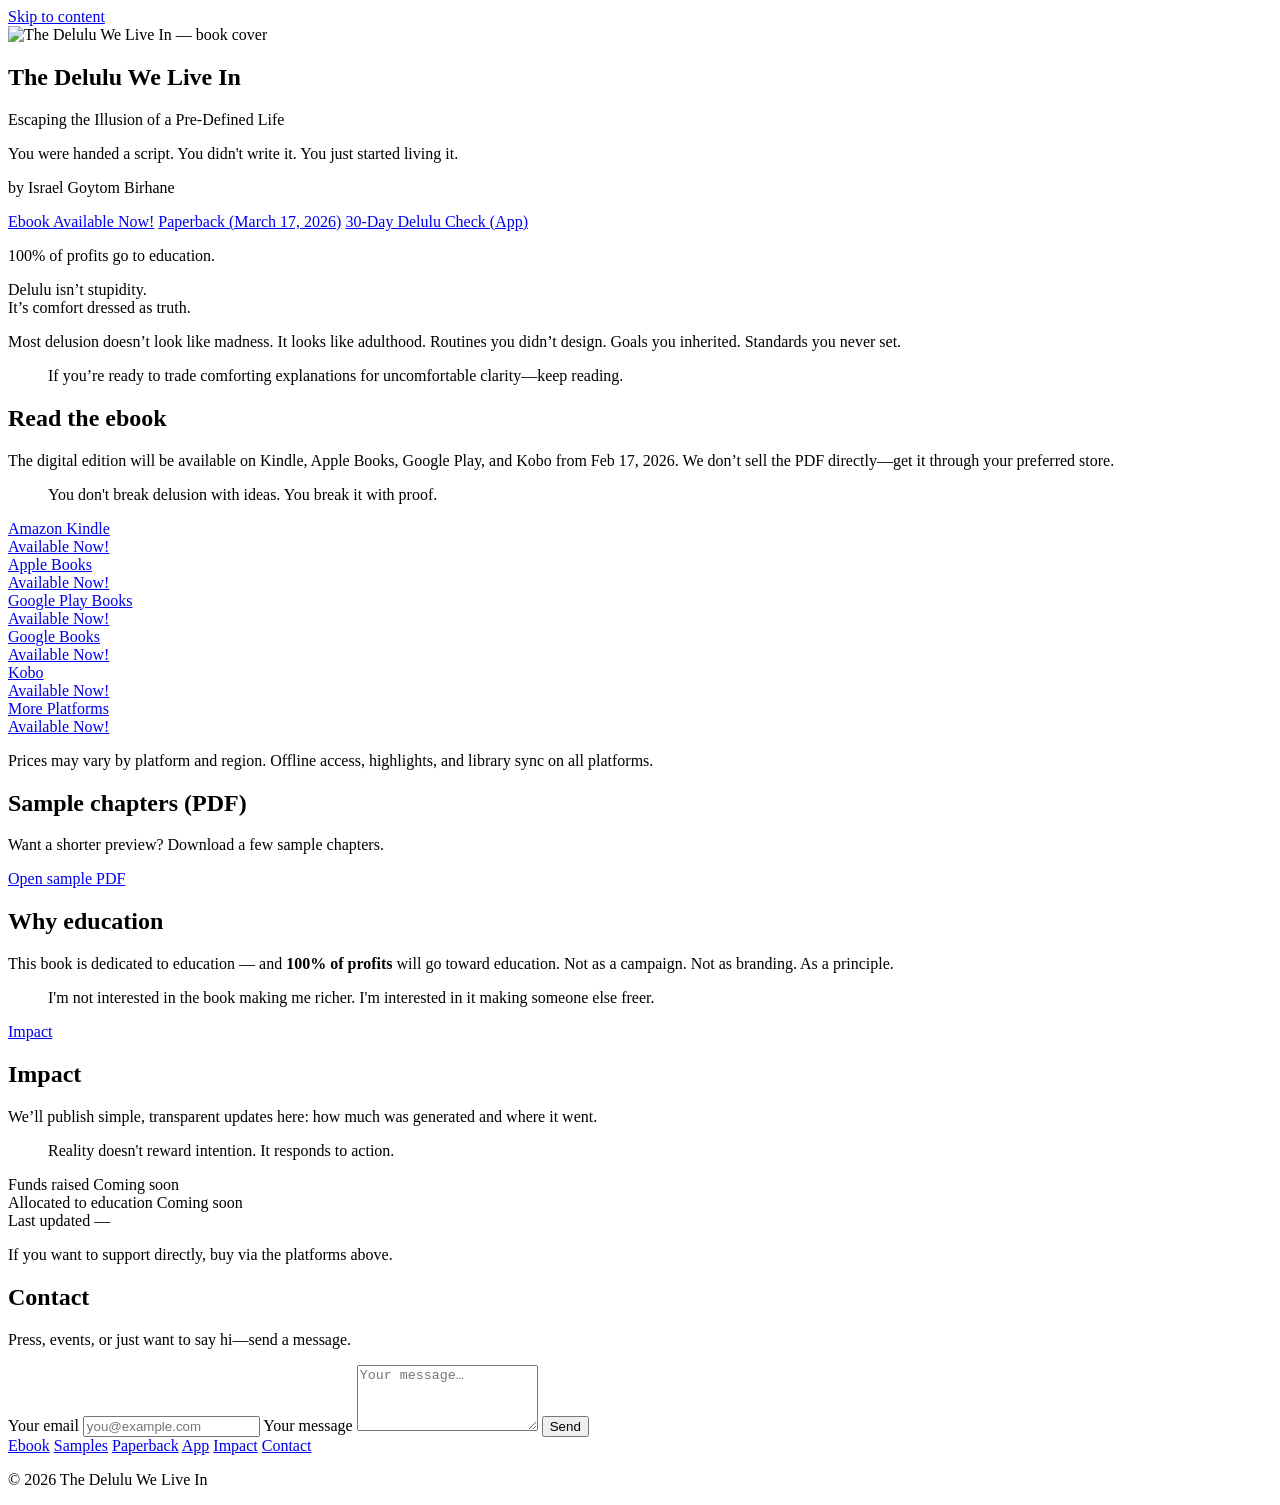
==== index.html @ f024df43 "Update availability status for ebooks in index.html to reflect current access, changing "Coming Soon" ====
<!DOCTYPE html>
<html lang="en">
<head>
  <meta charset="UTF-8" />
  <meta name="viewport" content="width=device-width, initial-scale=1.0"/>
  <title>The Delulu We Live In</title>
  <meta name="description" content="The Delulu We Live In — a book about escaping the illusion of a pre-defined life. Ebook Feb 17, 2026. Paperback March 17, 2026." />
  <link rel="canonical" href="https://delulubook.com/" />

  <meta property="og:type" content="book" />
  <meta property="og:title" content="The Delulu We Live In" />
  <meta property="og:description" content="Escaping the Illusion of a Pre-Defined Life. 100% of profits go to education." />
  <meta property="og:image" content="https://delulubook.com/images/cover.jpg" />
  <meta property="og:url" content="https://delulubook.com/" />

  <meta name="twitter:card" content="summary_large_image" />
  <meta name="twitter:title" content="The Delulu We Live In" />
  <meta name="twitter:description" content="Escaping the Illusion of a Pre-Defined Life. 100% of profits go to education." />
  <meta name="twitter:image" content="https://delulubook.com/images/cover.jpg" />

  <script type="application/ld+json">
  {
    "@context": "https://schema.org",
    "@type": "Book",
    "name": "The Delulu We Live In",
    "author": {
      "@type": "Person",
      "name": "Israel Goytom Birhane"
    },
    "description": "A book about escaping the illusion of a pre-defined life.",
    "bookFormat": "https://schema.org/EBook",
    "datePublished": "2026-02-17",
    "image": "https://delulubook.com/images/cover.jpg",
    "inLanguage": "en"
  }
  </script>

  <link rel="stylesheet" href="style.css">
</head>
<body>

  <a class="skip-link" href="#read">Skip to content</a>

  <main class="container">

    <section class="hero">
      <img src="images/cover.jpg" alt="The Delulu We Live In — book cover" class="hero-cover" width="260" height="390" loading="eager" decoding="async" />
      <h1>The Delulu We Live In</h1>
      <p class="subtitle">Escaping the Illusion of a Pre-Defined Life</p>
      <p class="hero-teaser">You were handed a script. You didn't write it. You just started living it.</p>
      <p class="author">by Israel Goytom Birhane</p>

      <div class="hero-cta">
        <a class="btn btn-primary" href="#read">Ebook Available Now!</a>
        <a class="btn btn-secondary" href="https://www.amazon.ca/dp/B0GMYYN54Y" target="_blank" rel="noopener noreferrer">Paperback (March 17, 2026)</a>
        <a class="btn btn-secondary" href="app.html" target="_blank" rel="noopener noreferrer">30-Day Delulu Check (App)</a>
      </div>

      <p class="micro">
        100% of profits go to education.
      </p>
    </section>

    <section class="intro">
      <p>
        Delulu isn’t stupidity.<br/>
        It’s comfort dressed as truth.
      </p>
      <p class="intro-more">
        Most delusion doesn’t look like madness. It looks like adulthood. Routines you didn’t design. Goals you inherited. Standards you never set.
      </p>
      <blockquote class="pull-quote">
        If you’re ready to trade comforting explanations for uncomfortable clarity—keep reading.
      </blockquote>
    </section>

    <section id="read" class="panel">
      <h2>Read the ebook</h2>
      <p class="muted">
        The digital edition will be available on Kindle, Apple Books, Google Play, and Kobo from Feb 17, 2026. We don’t sell the PDF directly—get it through your preferred store.
      </p>
      <blockquote class="pull-quote panel-quote">
        You don't break delusion with ideas. You break it with proof.
      </blockquote>
      <div class="grid">
        <a class="card" href="https://www.amazon.ca/dp/B0GMYYN54Y" aria-label="Get on Kindle" aria-disabled="true">
          <div class="card-title">Amazon Kindle</div>
          <div class="card-meta">Available Now!</div>
        </a>
        <a class="card" href="https://books.apple.com/us/book/the-delulu-we-live-in/id6759132239" aria-label="Get on Apple Books" aria-disabled="true">
          <div class="card-title">Apple Books</div>
          <div class="card-meta">Available Now!</div>
        </a>
        <a class="card" href="https://play.google.com/store/books/details?id=i1fBEQAAQBAJ" aria-label="Get on Google Play Books" aria-disabled="true">
          <div class="card-title">Google Play Books</div>
          <div class="card-meta">Available Now!</div>
        </a>
        <a class="card" href="https://books.google.ca/books/about?id=i1fBEQAAQBAJ" aria-label="Get on Google Books" aria-disabled="true">
          <div class="card-title">Google Books</div>
          <div class="card-meta">Available Now!</div>
        </a>
        <a class="card" href="https://www.kobo.com/ca/en/ebook/the-delulu-we-live-in" aria-label="Get on Kobo" aria-disabled="true">
          <div class="card-title">Kobo</div>
          <div class="card-meta">Available Now!</div>
        </a>
        <a class="card" href="https://books2read.com/u/4AZAV0" aria-label="Get on More Platforms" aria-disabled="true">
          <div class="card-title">More Platforms</div>
          <div class="card-meta">Available Now!</div>
        </a>
      </div>

      <p class="tiny muted">
        Prices may vary by platform and region. Offline access, highlights, and library sync on all platforms.
      </p>
    </section>

    <section id="samples" class="panel">
      <h2>Sample chapters (PDF)</h2>
      <p class="muted">
        Want a shorter preview? Download a few sample chapters.
      </p>

      <div class="actions">
        <a class="btn btn-secondary" href="samples/delulu-sample.pdf" target="_blank" rel="noopener">Open sample PDF</a>
      </div>
    </section>

   

    <section id="education" class="panel">
      <h2>Why education</h2>
      <p class="muted">
        This book is dedicated to education — and <strong>100% of profits</strong> will go toward education.
        Not as a campaign. Not as branding. As a principle.
      </p>
      <blockquote class="pull-quote panel-quote">
        I'm not interested in the book making me richer. I'm interested in it making someone else freer.
      </blockquote>
      <div class="actions">
        <a class="btn btn-secondary" href="#impact">Impact</a>
      </div>
    </section>

    <section id="impact" class="panel">
      <h2>Impact</h2>
      <p class="muted">
        We’ll publish simple, transparent updates here: how much was generated and where it went.
      </p>
      <blockquote class="pull-quote panel-quote">
        Reality doesn't reward intention. It responds to action.
      </blockquote>
      <div class="impact-box">
        <div class="impact-row">
          <span class="impact-label">Funds raised</span>
          <span class="impact-value">Coming soon</span>
        </div>
        <div class="impact-row">
          <span class="impact-label">Allocated to education</span>
          <span class="impact-value">Coming soon</span>
        </div>
        <div class="impact-row">
          <span class="impact-label">Last updated</span>
          <span class="impact-value">—</span>
        </div>
      </div>

      <p class="tiny muted">
        If you want to support directly, buy via the platforms above.
      </p>
    </section>

    <section id="contact" class="panel">
      <h2>Contact</h2>
      <p class="muted">
        Press, events, or just want to say hi—send a message.
      </p>
      <form class="site-form contact-form" action="https://formspree.io/f/mojnjoob" method="POST">
        <input type="hidden" name="source" value="delulubook.com-contact" />
        <input type="hidden" name="_subject" value="Contact — The Delulu We Live In" />
        <input type="hidden" name="_redirect" value="https://delulubook.com/thanks.html" />
        <input type="text" name="_gotcha" style="display:none" tabindex="-1" autocomplete="off" aria-hidden="true" />
        <label for="contact-email">Your email</label>
        <input id="contact-email" name="email" type="email" placeholder="you@example.com" required />
        <label for="contact-message">Your message</label>
        <textarea id="contact-message" name="message" rows="4" placeholder="Your message…" required></textarea>
        <button class="btn btn-primary" type="submit">Send</button>
      </form>
    </section>

    <footer class="footer">
      <div class="footer-links">
        <a href="#read">Ebook</a>
        <a href="#samples">Samples</a>
        <a href="#paperback">Paperback</a>
        <a href="app.html" target="_blank" rel="noopener noreferrer">App</a>
        <a href="#impact">Impact</a>
        <a href="#contact">Contact</a>
      </div>
      <p class="tiny muted">© <span id="year"></span> The Delulu We Live In</p>
    </footer>

  </main>

  <script>
    (function () {
      var start = 2026;
      var current = new Date().getFullYear();
      document.getElementById("year").textContent = current <= start ? start : start + "–" + current;
    })();
  </script>
</body>
</html>
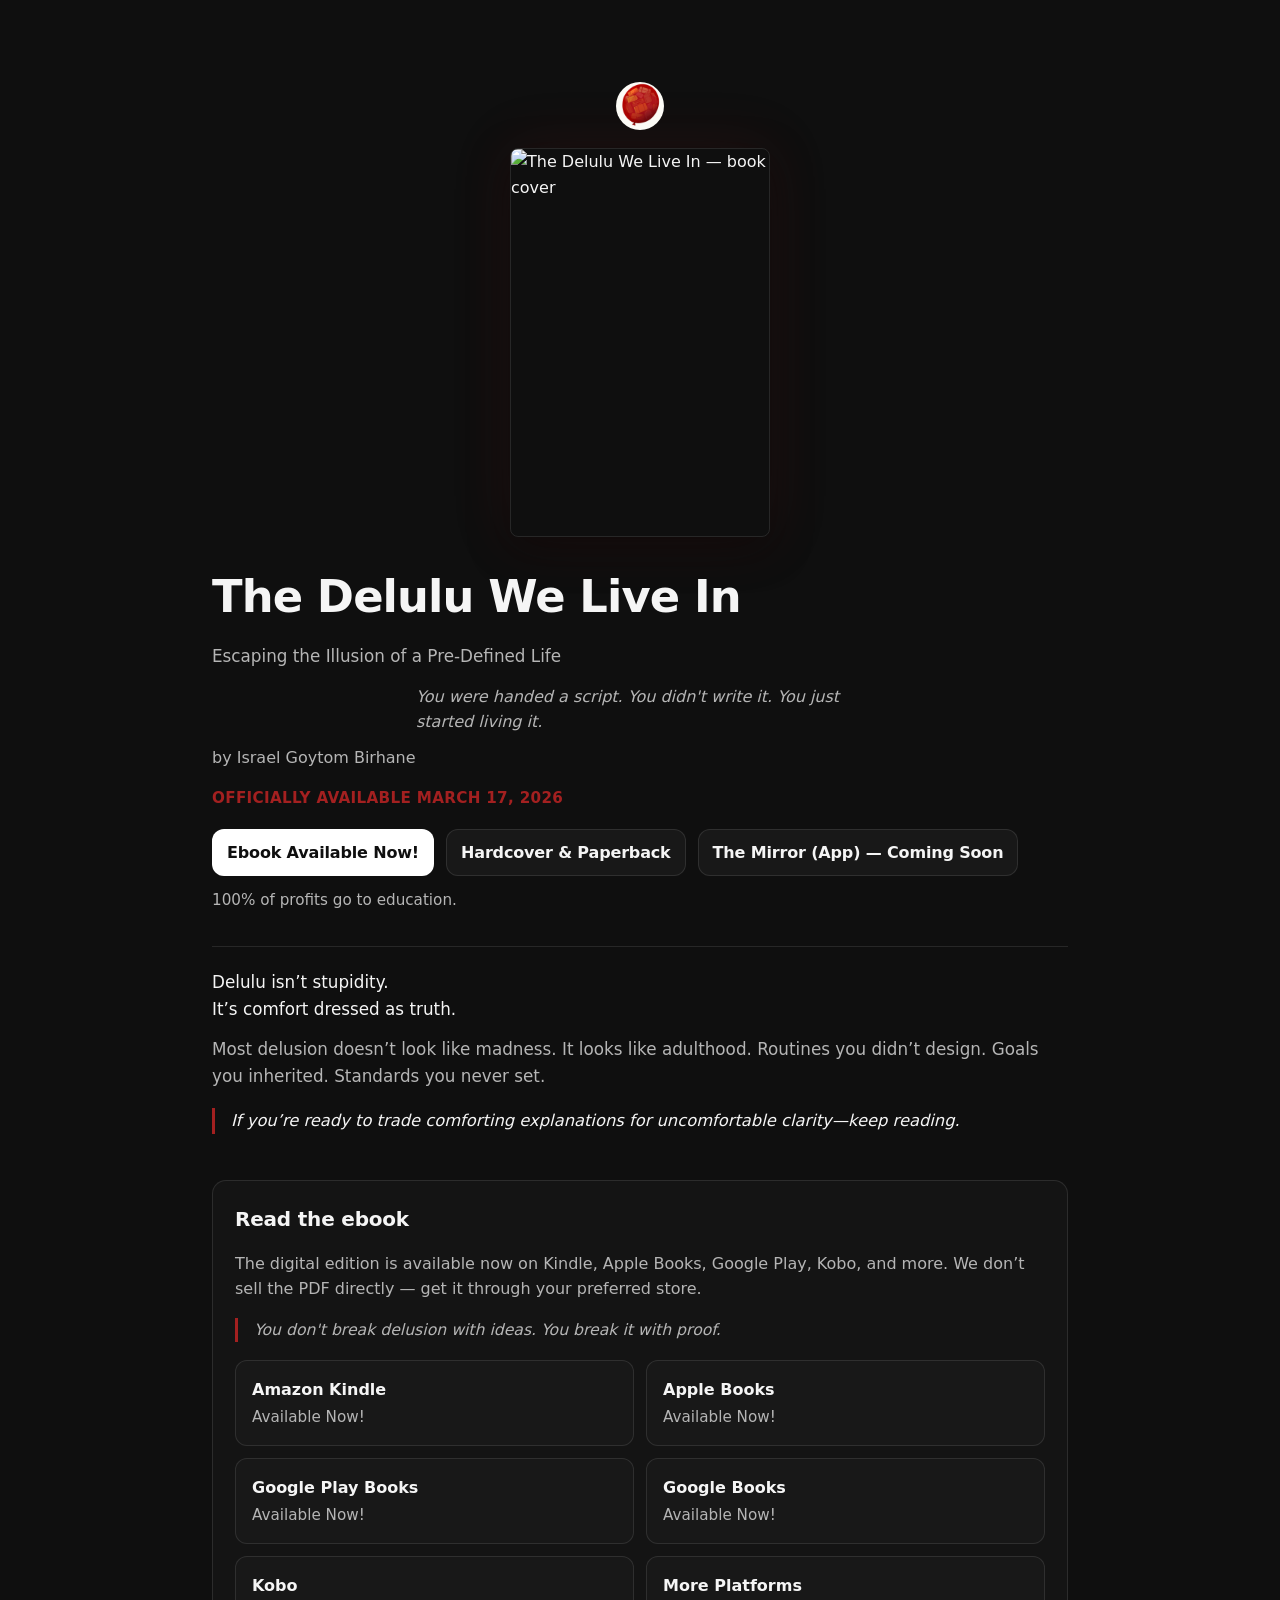
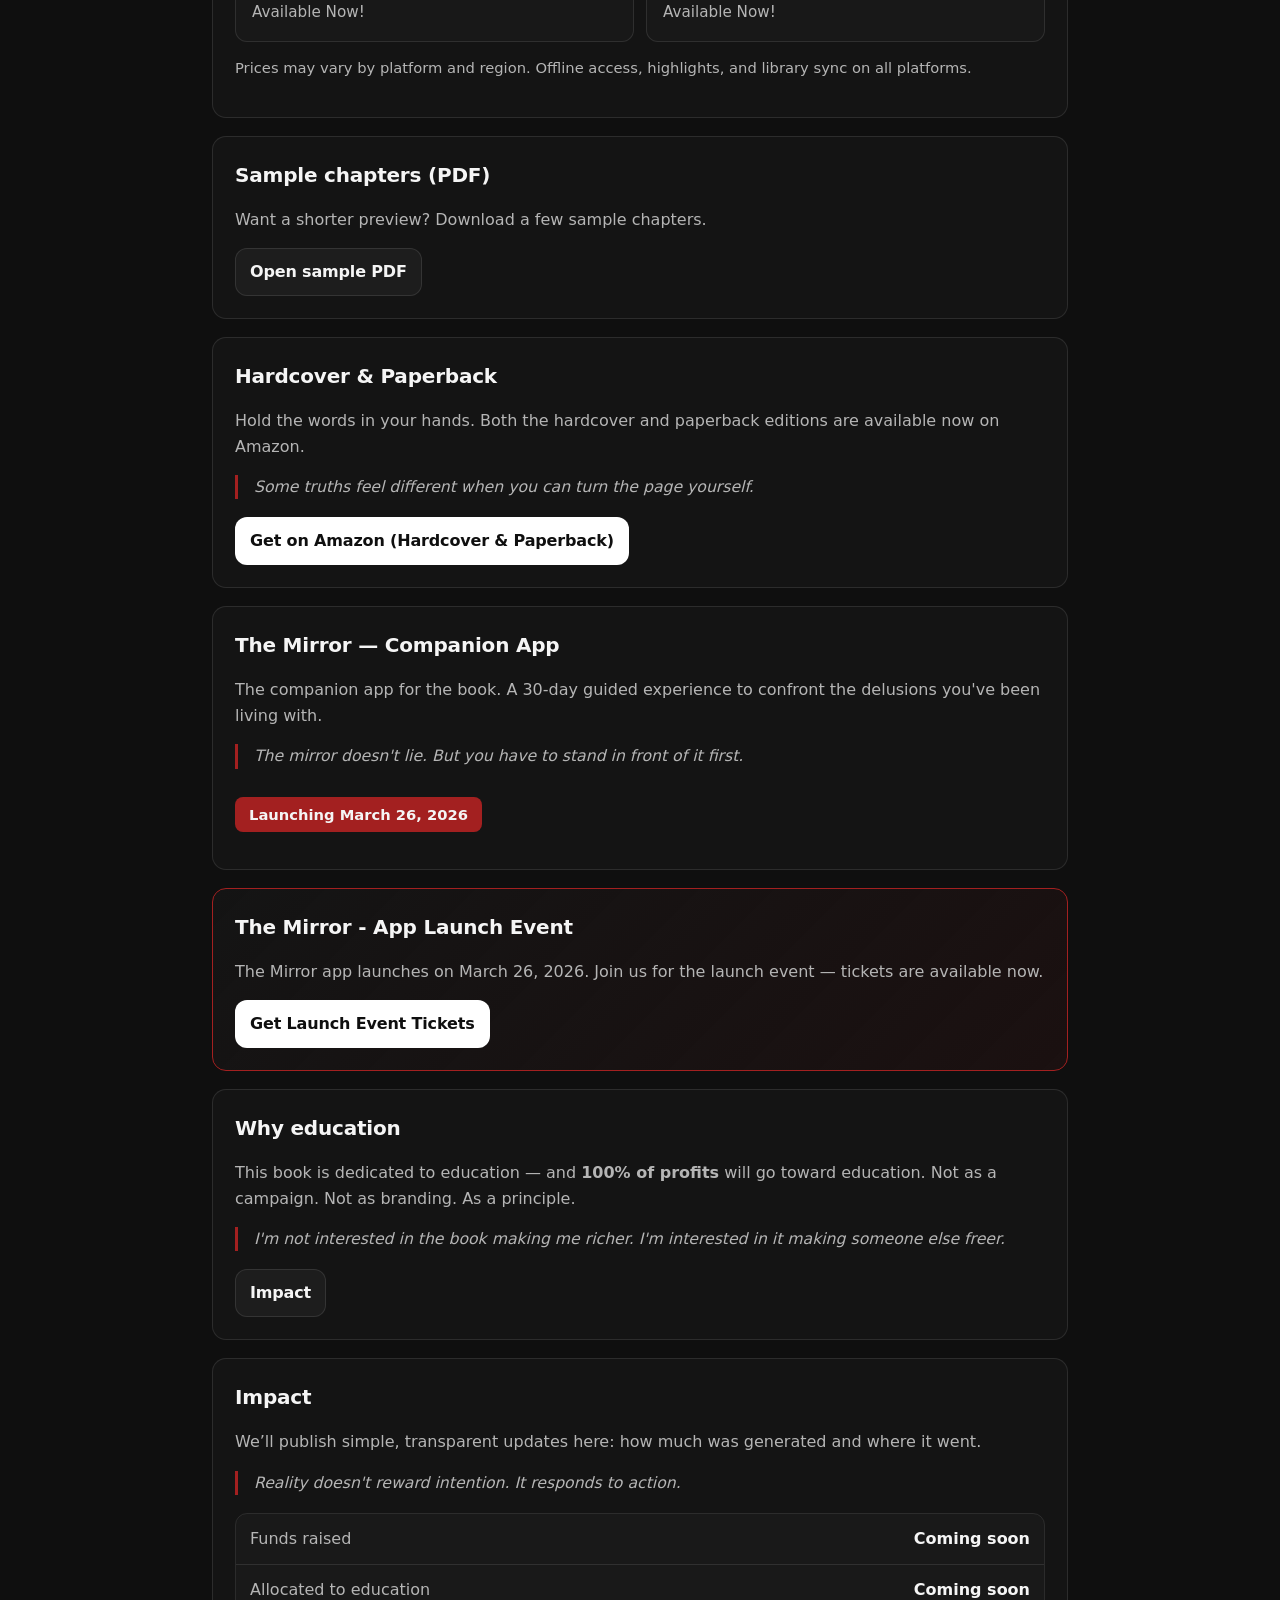
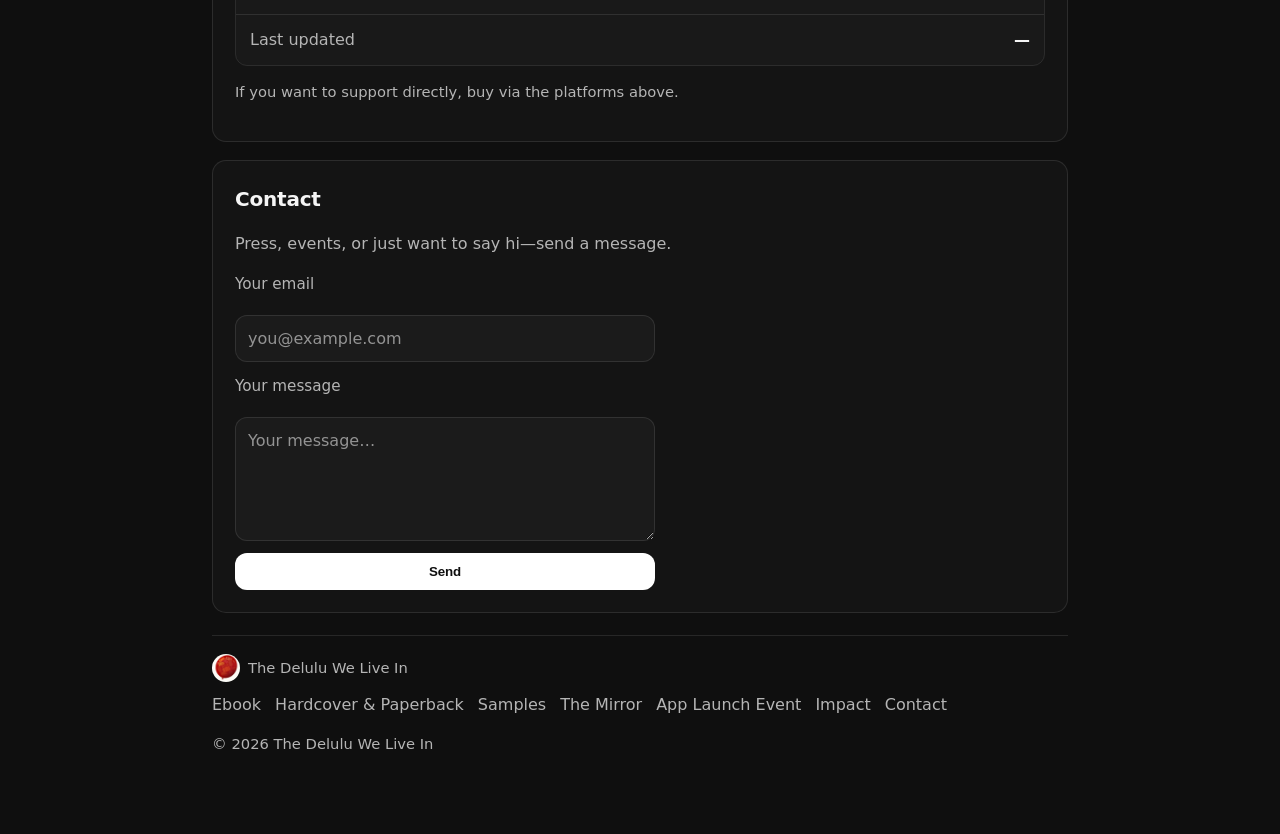
==== commit 4b055ab0: "Revise app and book details across multiple files, updating the app title to "The Mirror" and its de" ====
--- a/index.html
+++ b/index.html
@@ -4,7 +4,7 @@
   <meta charset="UTF-8" />
   <meta name="viewport" content="width=device-width, initial-scale=1.0"/>
   <title>The Delulu We Live In</title>
-  <meta name="description" content="The Delulu We Live In — a book about escaping the illusion of a pre-defined life. Ebook Feb 17, 2026. Paperback March 17, 2026." />
+  <meta name="description" content="The Delulu We Live In — a book about escaping the illusion of a pre-defined life. Ebook, Paperback & Hardcover available now. Official launch March 17, 2026." />
   <link rel="canonical" href="https://delulubook.com/" />
 
   <meta property="og:type" content="book" />
@@ -28,13 +28,14 @@
       "name": "Israel Goytom Birhane"
     },
     "description": "A book about escaping the illusion of a pre-defined life.",
-    "bookFormat": "https://schema.org/EBook",
+    "bookFormat": ["https://schema.org/EBook", "https://schema.org/Paperback", "https://schema.org/Hardcover"],
     "datePublished": "2026-02-17",
     "image": "https://delulubook.com/images/cover.jpg",
     "inLanguage": "en"
   }
   </script>
 
+  <link rel="icon" type="image/png" href="images/favicon.png" />
   <link rel="stylesheet" href="style.css">
 </head>
 <body>
@@ -44,16 +45,19 @@
   <main class="container">
 
     <section class="hero">
+      <img src="images/logo.png" alt="The Delulu We Live In" class="hero-logo" width="48" height="48" loading="eager" />
       <img src="images/cover.jpg" alt="The Delulu We Live In — book cover" class="hero-cover" width="260" height="390" loading="eager" decoding="async" />
       <h1>The Delulu We Live In</h1>
       <p class="subtitle">Escaping the Illusion of a Pre-Defined Life</p>
       <p class="hero-teaser">You were handed a script. You didn't write it. You just started living it.</p>
       <p class="author">by Israel Goytom Birhane</p>
 
+      <p class="launch-date">Officially available March 17, 2026</p>
+
       <div class="hero-cta">
         <a class="btn btn-primary" href="#read">Ebook Available Now!</a>
-        <a class="btn btn-secondary" href="https://www.amazon.ca/dp/B0GMYYN54Y" target="_blank" rel="noopener noreferrer">Paperback (March 17, 2026)</a>
-        <a class="btn btn-secondary" href="app.html" target="_blank" rel="noopener noreferrer">30-Day Delulu Check (App)</a>
+        <a class="btn btn-secondary" href="https://www.amazon.com/dp/B0GS5JBT7K" target="_blank" rel="noopener noreferrer">Hardcover & Paperback</a>
+        <a class="btn btn-secondary" href="#the-mirror">The Mirror (App) — Coming Soon</a>
       </div>
 
       <p class="micro">
@@ -77,33 +81,33 @@
     <section id="read" class="panel">
       <h2>Read the ebook</h2>
       <p class="muted">
-        The digital edition will be available on Kindle, Apple Books, Google Play, and Kobo from Feb 17, 2026. We don’t sell the PDF directly—get it through your preferred store.
+        The digital edition is available now on Kindle, Apple Books, Google Play, Kobo, and more. We don’t sell the PDF directly — get it through your preferred store.
       </p>
       <blockquote class="pull-quote panel-quote">
         You don't break delusion with ideas. You break it with proof.
       </blockquote>
       <div class="grid">
-        <a class="card" href="https://www.amazon.ca/dp/B0GMYYN54Y" aria-label="Get on Kindle" aria-disabled="true">
+        <a class="card" href="https://www.amazon.ca/dp/B0GMYYN54Y" aria-label="Get on Kindle">
           <div class="card-title">Amazon Kindle</div>
           <div class="card-meta">Available Now!</div>
         </a>
-        <a class="card" href="https://books.apple.com/us/book/the-delulu-we-live-in/id6759132239" aria-label="Get on Apple Books" aria-disabled="true">
+        <a class="card" href="https://books.apple.com/us/book/the-delulu-we-live-in/id6759132239" aria-label="Get on Apple Books">
           <div class="card-title">Apple Books</div>
           <div class="card-meta">Available Now!</div>
         </a>
-        <a class="card" href="https://play.google.com/store/books/details?id=i1fBEQAAQBAJ" aria-label="Get on Google Play Books" aria-disabled="true">
+        <a class="card" href="https://play.google.com/store/books/details?id=i1fBEQAAQBAJ" aria-label="Get on Google Play Books">
           <div class="card-title">Google Play Books</div>
           <div class="card-meta">Available Now!</div>
         </a>
-        <a class="card" href="https://books.google.ca/books/about?id=i1fBEQAAQBAJ" aria-label="Get on Google Books" aria-disabled="true">
+        <a class="card" href="https://books.google.ca/books/about?id=i1fBEQAAQBAJ" aria-label="Get on Google Books">
           <div class="card-title">Google Books</div>
           <div class="card-meta">Available Now!</div>
         </a>
-        <a class="card" href="https://www.kobo.com/ca/en/ebook/the-delulu-we-live-in" aria-label="Get on Kobo" aria-disabled="true">
+        <a class="card" href="https://www.kobo.com/ca/en/ebook/the-delulu-we-live-in" aria-label="Get on Kobo">
           <div class="card-title">Kobo</div>
           <div class="card-meta">Available Now!</div>
         </a>
-        <a class="card" href="https://books2read.com/u/4AZAV0" aria-label="Get on More Platforms" aria-disabled="true">
+        <a class="card" href="https://books2read.com/u/4AZAV0" aria-label="Get on More Platforms">
           <div class="card-title">More Platforms</div>
           <div class="card-meta">Available Now!</div>
         </a>
@@ -125,7 +129,39 @@
       </div>
     </section>
 
-   
+    <section id="hardcopy" class="panel">
+      <h2>Hardcover & Paperback</h2>
+      <p class="muted">
+        Hold the words in your hands. Both the hardcover and paperback editions are available now on Amazon.
+      </p>
+      <blockquote class="pull-quote panel-quote">
+        Some truths feel different when you can turn the page yourself.
+      </blockquote>
+      <div class="actions">
+        <a class="btn btn-primary" href="https://www.amazon.com/dp/B0GS5JBT7K" target="_blank" rel="noopener noreferrer">Get on Amazon (Hardcover & Paperback)</a>
+      </div>
+    </section>
+
+    <section id="the-mirror" class="panel">
+      <h2>The Mirror — Companion App</h2>
+      <p class="muted">
+        The companion app for the book. A 30-day guided experience to confront the delusions you've been living with.
+      </p>
+      <blockquote class="pull-quote panel-quote">
+        The mirror doesn't lie. But you have to stand in front of it first.
+      </blockquote>
+      <p class="launch-badge">Launching March 26, 2026</p>
+    </section>
+
+    <section id="launch" class="panel panel-highlight">
+      <h2>The Mirror - App Launch Event</h2>
+      <p class="muted">
+        The Mirror app launches on March 26, 2026. Join us for the launch event — tickets are available now.
+      </p>
+      <div class="actions">
+        <a class="btn btn-primary" href="https://hsi.eventbrite.com" target="_blank" rel="noopener noreferrer">Get Launch Event Tickets</a>
+      </div>
+    </section>
 
     <section id="education" class="panel">
       <h2>Why education</h2>
@@ -188,11 +224,16 @@
     </section>
 
     <footer class="footer">
+      <div class="footer-brand">
+        <img src="images/logo.png" alt="" class="footer-logo" width="28" height="28" loading="lazy" />
+        <span class="tiny muted">The Delulu We Live In</span>
+      </div>
       <div class="footer-links">
         <a href="#read">Ebook</a>
+        <a href="#hardcopy">Hardcover & Paperback</a>
         <a href="#samples">Samples</a>
-        <a href="#paperback">Paperback</a>
-        <a href="app.html" target="_blank" rel="noopener noreferrer">App</a>
+        <a href="#the-mirror">The Mirror</a>
+        <a href="#launch">App Launch Event</a>
         <a href="#impact">Impact</a>
         <a href="#contact">Contact</a>
       </div>
--- a/style.css
+++ b/style.css
@@ -0,0 +1,429 @@
+:root {
+  --bg: #0f0f0f;
+  --panel: #141414;
+  --fg: #f5f5f5;
+  --muted: #b5b5b5;
+  --border: rgba(255,255,255,0.10);
+  --accent: #ffffff;
+  --red: #a32020;
+  --red-glow: rgba(163,32,32,0.15);
+}
+
+* { box-sizing: border-box; }
+
+html { scroll-behavior: smooth; }
+
+.skip-link {
+  position: absolute;
+  top: -100px;
+  left: 0;
+  padding: 10px 16px;
+  background: var(--fg);
+  color: var(--bg);
+  font-weight: 600;
+  text-decoration: none;
+  z-index: 100;
+  transition: top 0.2s ease;
+}
+
+.skip-link:focus {
+  top: 0;
+}
+
+body {
+  margin: 0;
+  background: var(--bg);
+  color: var(--fg);
+  font-family: system-ui, -apple-system, BlinkMacSystemFont, "Segoe UI", Roboto, sans-serif;
+  line-height: 1.6;
+}
+
+.container {
+  max-width: 900px;
+  margin: 0 auto;
+  padding: 48px 22px 64px;
+}
+
+.hero {
+  padding: 34px 0 18px;
+  border-bottom: 1px solid var(--border);
+}
+
+.hero-logo {
+  display: block;
+  margin: 0 auto 18px;
+  border-radius: 50%;
+}
+
+.hero-cover {
+  display: block;
+  width: 100%;
+  max-width: 260px;
+  height: auto;
+  margin: 0 auto 24px;
+  border-radius: 8px;
+  border: 1px solid var(--border);
+  box-shadow: 0 12px 40px rgba(0, 0, 0, 0.4), 0 0 60px var(--red-glow);
+}
+
+h1 {
+  margin: 0 0 10px;
+  font-size: clamp(2.1rem, 3.5vw, 3rem);
+  letter-spacing: -0.02em;
+}
+
+.subtitle {
+  margin: 0;
+  font-size: 1.05rem;
+  color: var(--muted);
+}
+
+.hero-teaser {
+  margin: 14px auto 0;
+  font-size: 1rem;
+  color: var(--muted);
+  font-style: italic;
+  max-width: 28em;
+}
+
+.author {
+  margin: 10px 0 0;
+  color: var(--muted);
+}
+
+.launch-date {
+  margin: 16px 0 0;
+  font-size: 0.95rem;
+  font-weight: 600;
+  color: var(--red);
+  letter-spacing: 0.02em;
+  text-transform: uppercase;
+}
+
+.hero-cta {
+  display: flex;
+  gap: 12px;
+  flex-wrap: wrap;
+  margin-top: 18px;
+}
+
+.micro {
+  margin-top: 12px;
+  color: var(--muted);
+  font-size: 0.95rem;
+}
+
+.intro {
+  padding: 22px 0 10px;
+}
+
+.intro p {
+  margin: 0 0 14px;
+  font-size: 1.05rem;
+}
+
+.intro-more {
+  color: var(--muted);
+  font-size: 1rem;
+}
+
+.pull-quote {
+  margin: 18px 0;
+  padding: 0 0 0 16px;
+  border-left: 3px solid var(--red);
+  font-style: italic;
+  color: var(--fg);
+  font-size: 1.02rem;
+  line-height: 1.55;
+}
+
+.pull-quote.panel-quote {
+  margin: 14px 0 18px;
+  font-size: 0.98rem;
+  color: var(--muted);
+}
+
+.panel {
+  margin-top: 18px;
+  padding: 22px;
+  background: var(--panel);
+  border: 1px solid var(--border);
+  border-radius: 14px;
+}
+
+.panel h2 {
+  margin: 0 0 10px;
+  font-size: 1.25rem;
+  letter-spacing: -0.01em;
+}
+
+.panel h3 {
+  margin: 0 0 8px;
+  font-size: 1.1rem;
+  letter-spacing: -0.01em;
+}
+
+.panel-divider {
+  margin: 22px 0;
+  border: 0;
+  border-top: 1px solid var(--border);
+}
+
+.muted { color: var(--muted); }
+.tiny { font-size: 0.92rem; }
+.actions { margin-top: 12px; }
+
+.grid {
+  display: grid;
+  grid-template-columns: repeat(2, minmax(0, 1fr));
+  gap: 12px;
+  margin-top: 14px;
+}
+
+@media (max-width: 680px) {
+  .grid { grid-template-columns: 1fr; }
+}
+
+.card {
+  display: block;
+  padding: 16px;
+  border-radius: 12px;
+  border: 1px solid var(--border);
+  background: rgba(255,255,255,0.02);
+  text-decoration: none;
+  color: var(--fg);
+  transition: transform 120ms ease, background 120ms ease, border-color 120ms ease;
+}
+
+.card:hover {
+  transform: translateY(-1px);
+  background: rgba(255,255,255,0.04);
+  border-color: rgba(255,255,255,0.18);
+  box-shadow: 0 4px 20px var(--red-glow);
+}
+
+.card-title {
+  font-weight: 600;
+  margin-bottom: 2px;
+}
+
+.card-meta {
+  color: var(--muted);
+  font-size: 0.95rem;
+}
+
+.btn {
+  display: inline-flex;
+  align-items: center;
+  justify-content: center;
+  padding: 10px 14px;
+  border-radius: 12px;
+  border: 1px solid var(--border);
+  text-decoration: none;
+  color: var(--fg);
+  font-weight: 600;
+  letter-spacing: -0.01em;
+  cursor: pointer;
+  background: rgba(255,255,255,0.03);
+}
+
+.btn:hover {
+  border-color: rgba(255,255,255,0.20);
+  background: rgba(255,255,255,0.05);
+}
+
+.btn-primary {
+  background: var(--accent);
+  color: #0f0f0f;
+  border-color: rgba(255,255,255,0.35);
+}
+
+.btn-primary:hover {
+  background: rgba(255,255,255,0.92);
+}
+
+.btn-secondary {
+  background: rgba(255,255,255,0.04);
+}
+
+.site-form label {
+  display: block;
+  margin-bottom: 6px;
+  font-size: 0.95rem;
+  color: var(--muted);
+}
+
+.notify-form {
+  display: flex;
+  gap: 10px;
+  flex-wrap: wrap;
+  align-items: flex-end;
+  margin-top: 12px;
+}
+
+.notify-form label { margin-bottom: 0; margin-right: 0; }
+
+.notify-form input[type="email"] {
+  flex: 1 1 260px;
+  padding: 10px 12px;
+  border-radius: 12px;
+  border: 1px solid var(--border);
+  background: rgba(255,255,255,0.03);
+  color: var(--fg);
+  outline: none;
+}
+
+.notify-form input[type="email"]::placeholder {
+  color: rgba(245,245,245,0.55);
+}
+
+.notify-form input[type="email"]:focus {
+  border-color: rgba(255,255,255,0.25);
+}
+
+.contact-form {
+  display: flex;
+  flex-direction: column;
+  gap: 12px;
+  max-width: 420px;
+  margin-top: 12px;
+}
+
+.contact-form input[type="email"],
+.contact-form textarea {
+  width: 100%;
+  padding: 10px 12px;
+  border-radius: 12px;
+  border: 1px solid var(--border);
+  background: rgba(255,255,255,0.03);
+  color: var(--fg);
+  font: inherit;
+  outline: none;
+  resize: vertical;
+}
+
+.contact-form textarea {
+  min-height: 100px;
+}
+
+.contact-form input[type="email"]::placeholder,
+.contact-form textarea::placeholder {
+  color: rgba(245,245,245,0.55);
+}
+
+.contact-form input[type="email"]:focus,
+.contact-form textarea:focus {
+  border-color: rgba(255,255,255,0.25);
+}
+
+.impact-box {
+  margin-top: 12px;
+  border: 1px solid var(--border);
+  border-radius: 12px;
+  overflow: hidden;
+}
+
+.impact-row {
+  display: flex;
+  justify-content: space-between;
+  gap: 14px;
+  padding: 12px 14px;
+  background: rgba(255,255,255,0.02);
+  border-top: 1px solid var(--border);
+}
+
+.impact-row:first-child { border-top: 0; }
+
+.impact-label { color: var(--muted); }
+.impact-value { font-weight: 600; }
+
+.footer {
+  margin-top: 22px;
+  padding-top: 18px;
+  border-top: 1px solid var(--border);
+}
+
+.footer-brand {
+  display: flex;
+  align-items: center;
+  gap: 8px;
+  margin-bottom: 10px;
+}
+
+.footer-logo {
+  border-radius: 50%;
+}
+
+.footer-links {
+  display: flex;
+  gap: 14px;
+  flex-wrap: wrap;
+  margin-bottom: 10px;
+}
+
+.footer a {
+  color: var(--muted);
+  text-decoration: none;
+}
+
+.footer a:hover { color: var(--fg); }
+
+.back-link {
+  color: var(--muted);
+  text-decoration: none;
+}
+
+.back-link:hover { color: var(--fg); }
+
+.app-nav {
+  margin-bottom: 24px;
+}
+
+.qr-placeholder {
+  min-height: 120px;
+  display: flex;
+  align-items: center;
+  justify-content: center;
+  padding: 24px;
+  border: 1px dashed var(--border);
+  border-radius: 12px;
+  margin: 12px 0;
+}
+
+.qr-placeholder img {
+  display: block;
+}
+
+.coming-soon-list {
+  margin: 12px 0 0;
+  padding-left: 1.25em;
+  color: var(--muted);
+}
+
+.launch-badge {
+  display: inline-block;
+  margin-top: 10px;
+  padding: 6px 14px;
+  font-size: 0.92rem;
+  font-weight: 600;
+  color: var(--fg);
+  background: var(--red);
+  border-radius: 8px;
+}
+
+.panel-highlight {
+  border-color: var(--red);
+  background: linear-gradient(135deg, var(--panel), rgba(163,32,32,0.08));
+}
+
+.sr-only {
+  position: absolute;
+  width: 1px;
+  height: 1px;
+  padding: 0;
+  margin: -1px;
+  overflow: hidden;
+  clip: rect(0,0,0,0);
+  white-space: nowrap;
+  border: 0;
+}
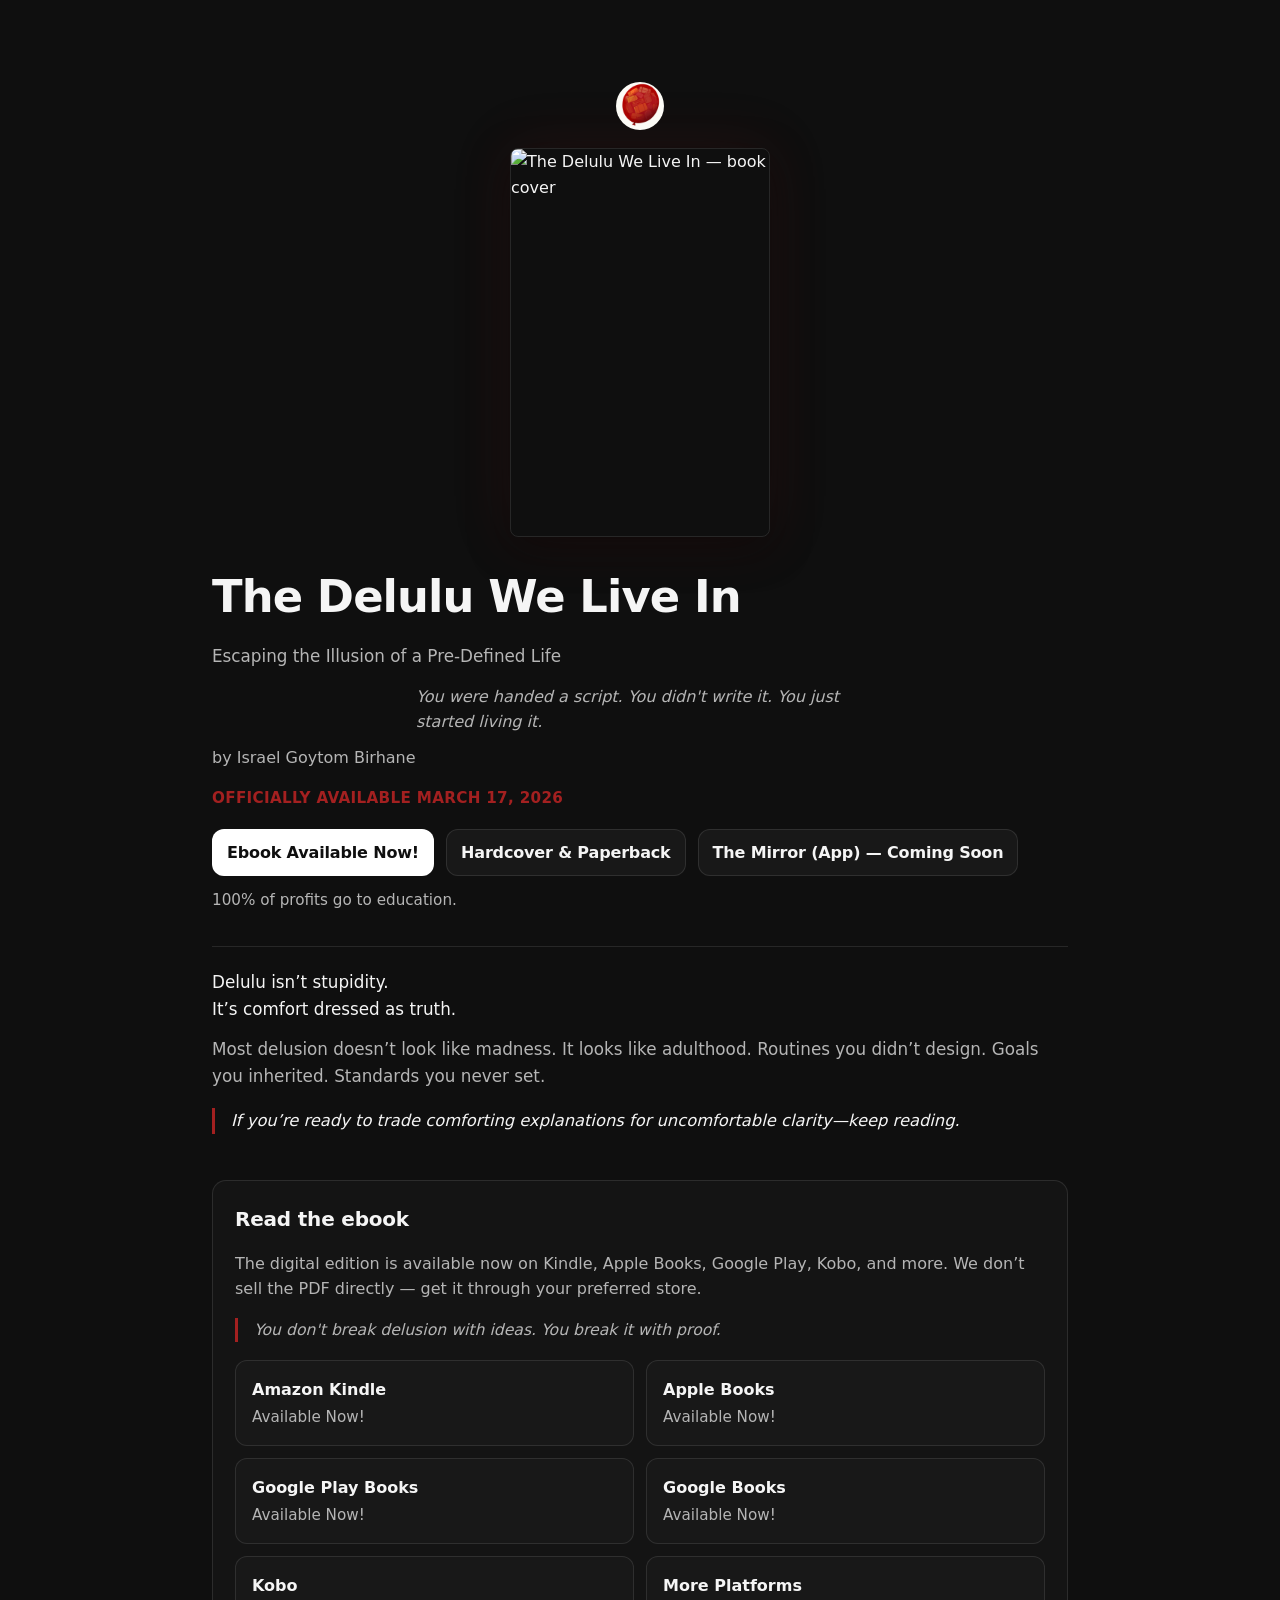
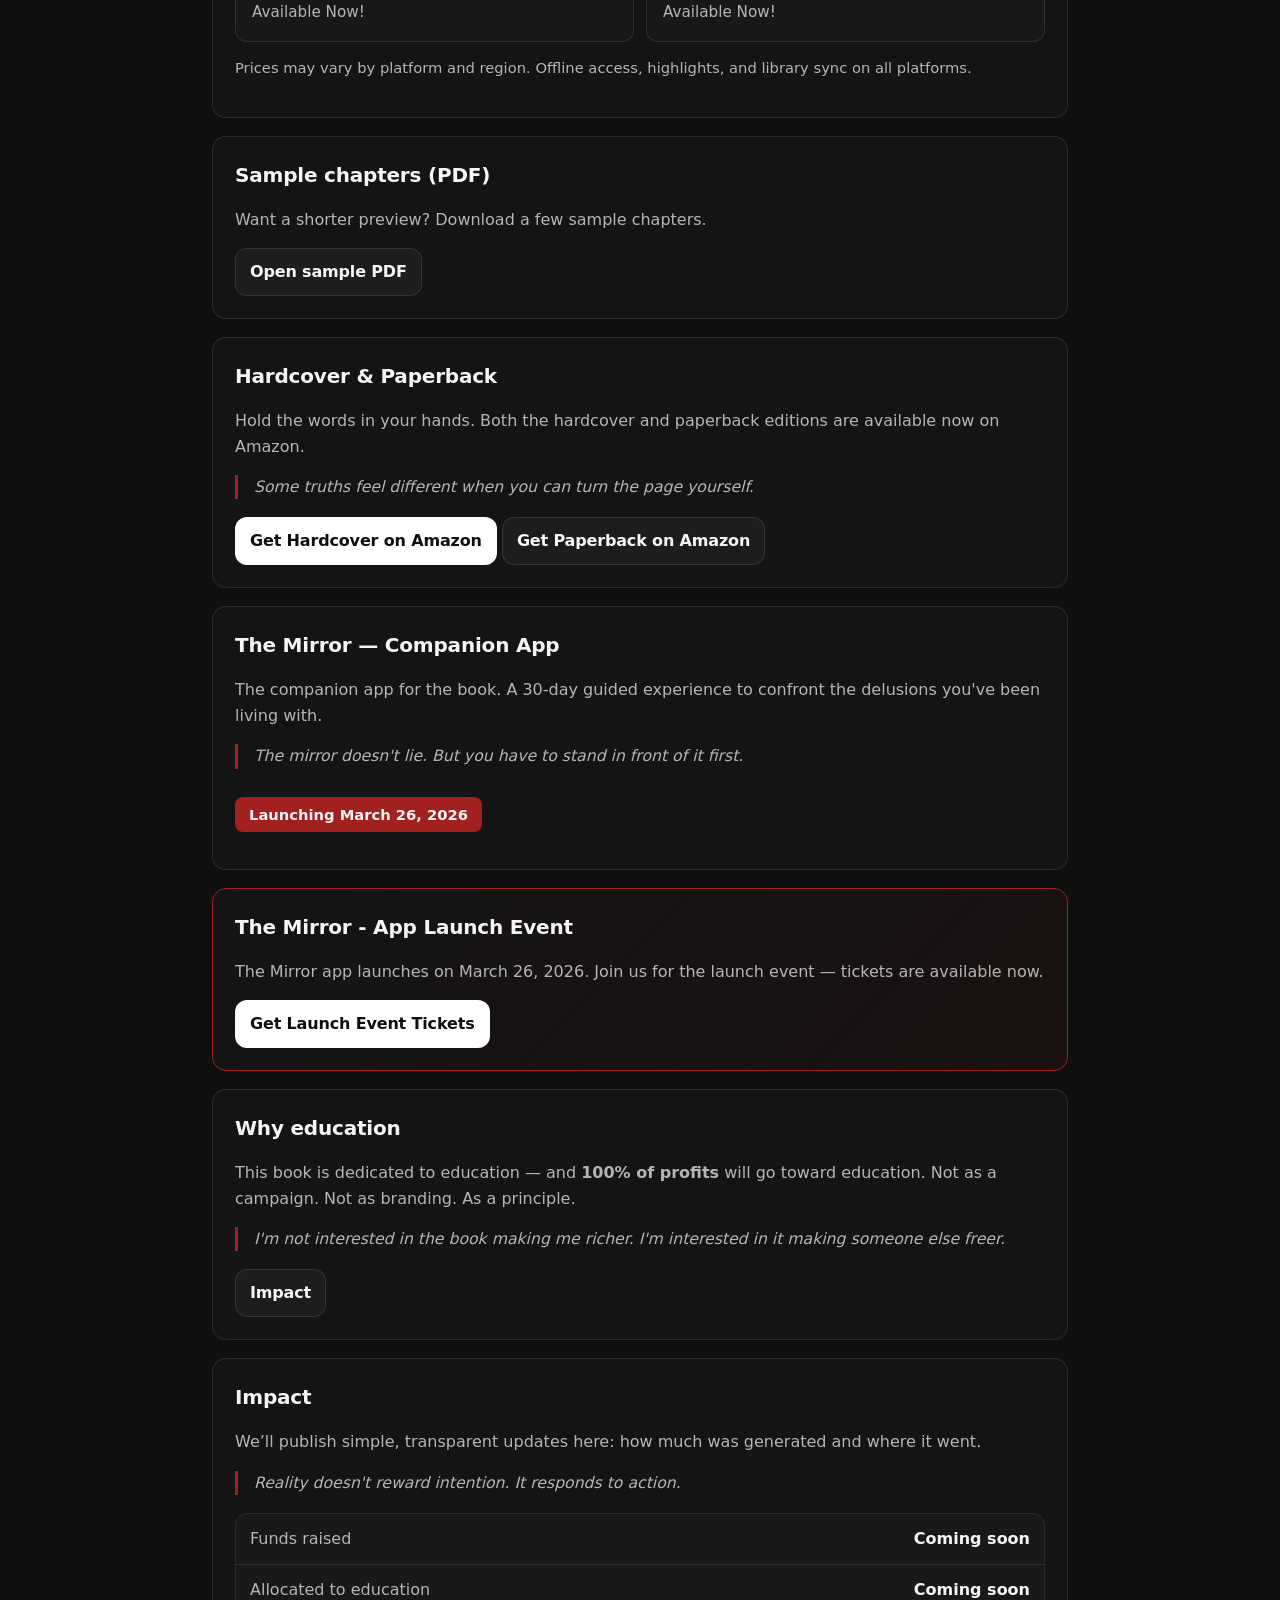
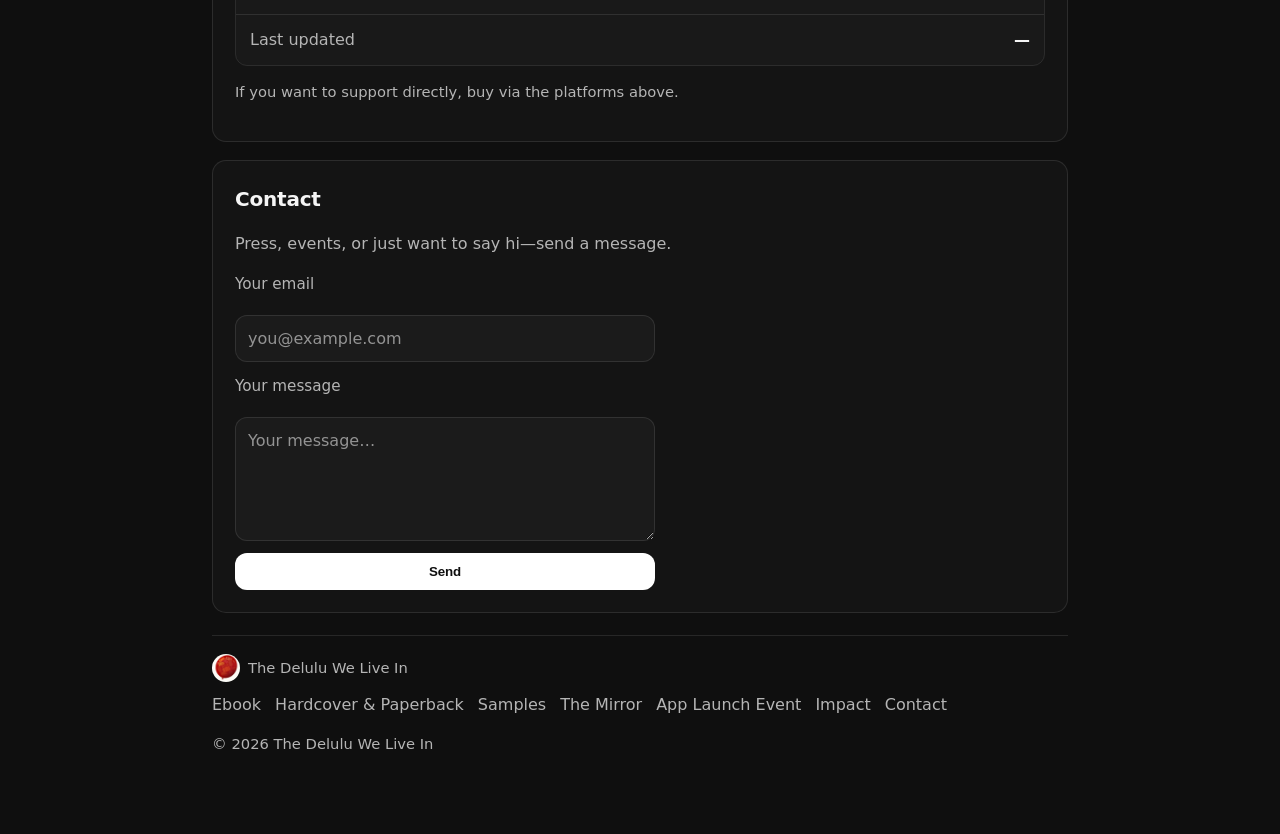
==== commit 82851b1d: "Refactor links in index.html for hardcover and paperback availability, updating the button text for " ====
--- a/index.html
+++ b/index.html
@@ -56,7 +56,7 @@
 
       <div class="hero-cta">
         <a class="btn btn-primary" href="#read">Ebook Available Now!</a>
-        <a class="btn btn-secondary" href="https://www.amazon.com/dp/B0GS5JBT7K" target="_blank" rel="noopener noreferrer">Hardcover & Paperback</a>
+        <a class="btn btn-secondary" href="#hardcopy">Hardcover & Paperback</a>
         <a class="btn btn-secondary" href="#the-mirror">The Mirror (App) — Coming Soon</a>
       </div>
 
@@ -138,7 +138,8 @@
         Some truths feel different when you can turn the page yourself.
       </blockquote>
       <div class="actions">
-        <a class="btn btn-primary" href="https://www.amazon.com/dp/B0GS5JBT7K" target="_blank" rel="noopener noreferrer">Get on Amazon (Hardcover & Paperback)</a>
+        <a class="btn btn-primary" href="https://www.amazon.com/dp/B0GS5JBT7K" target="_blank" rel="noopener noreferrer">Get Hardcover on Amazon</a>
+        <a class="btn btn-secondary" href="https://www.amazon.com/dp/B0GS2Z59P3" target="_blank" rel="noopener noreferrer">Get Paperback on Amazon</a>
       </div>
     </section>
 
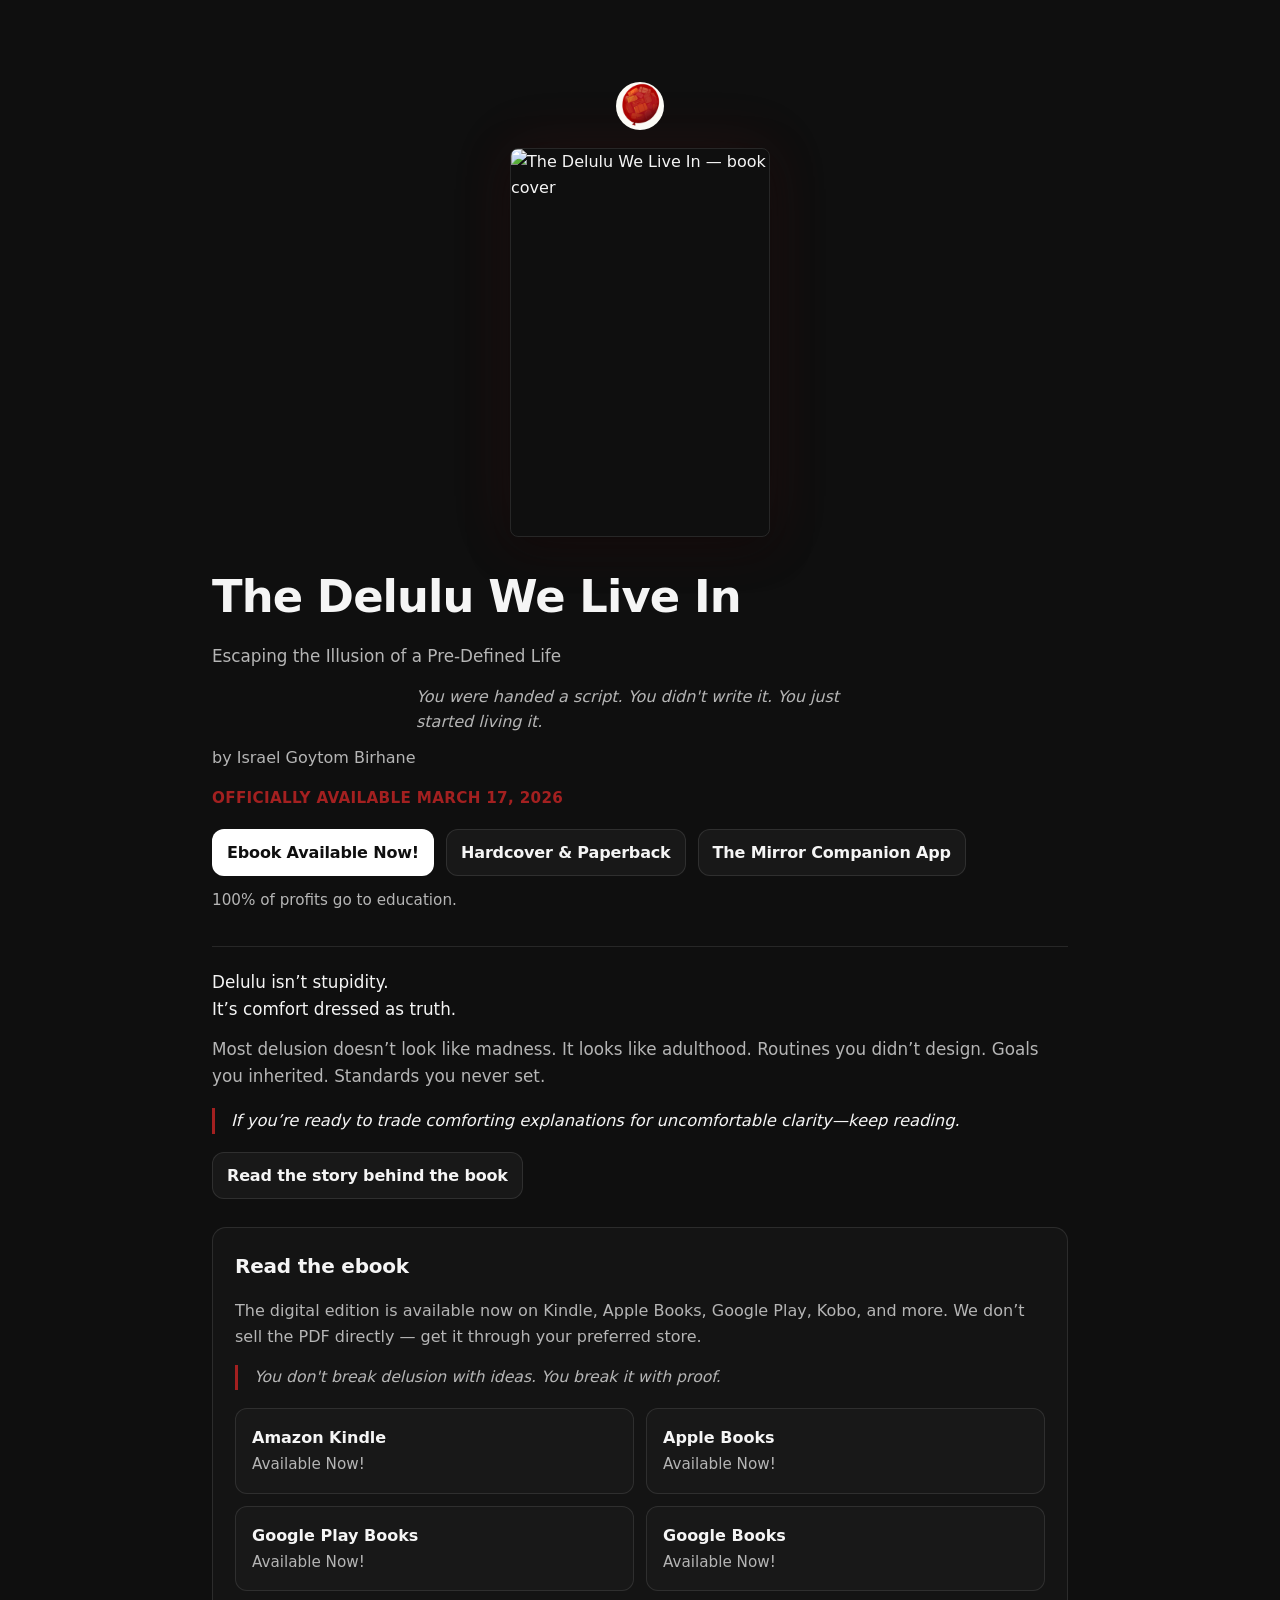
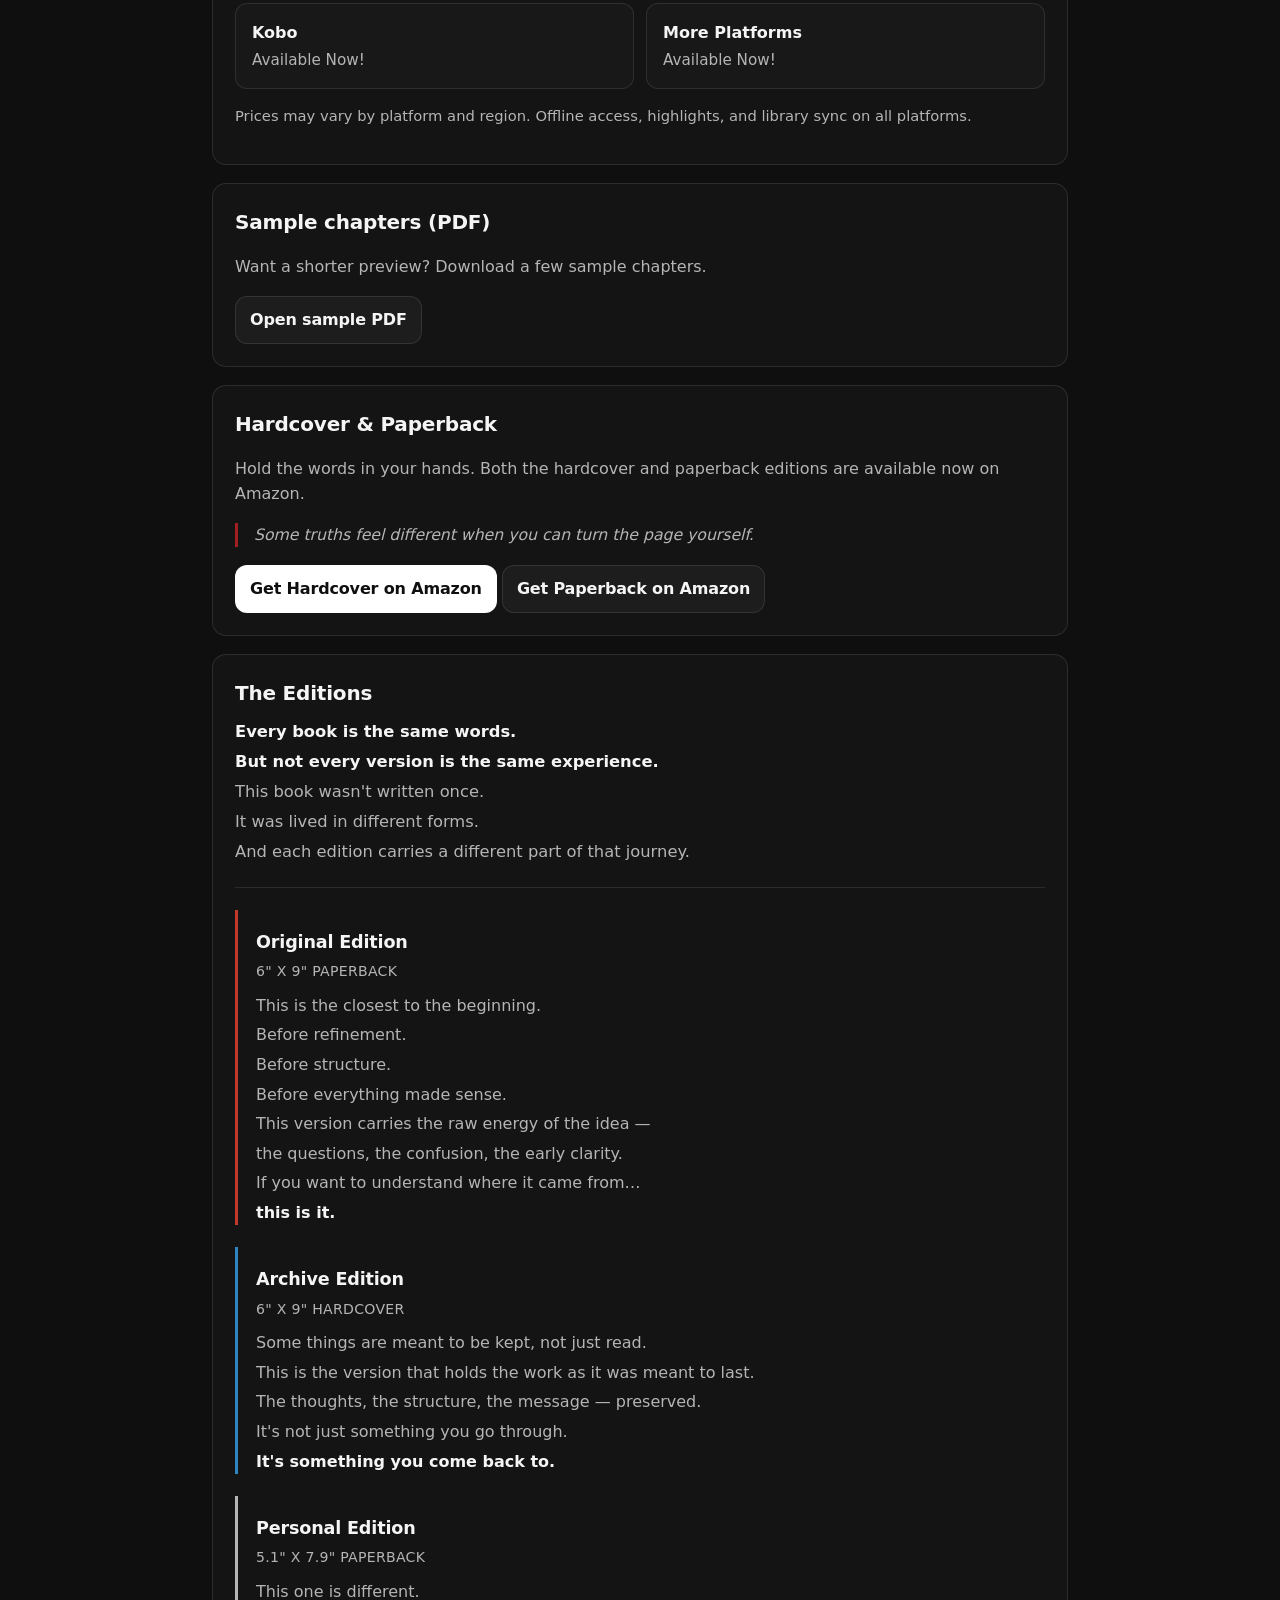
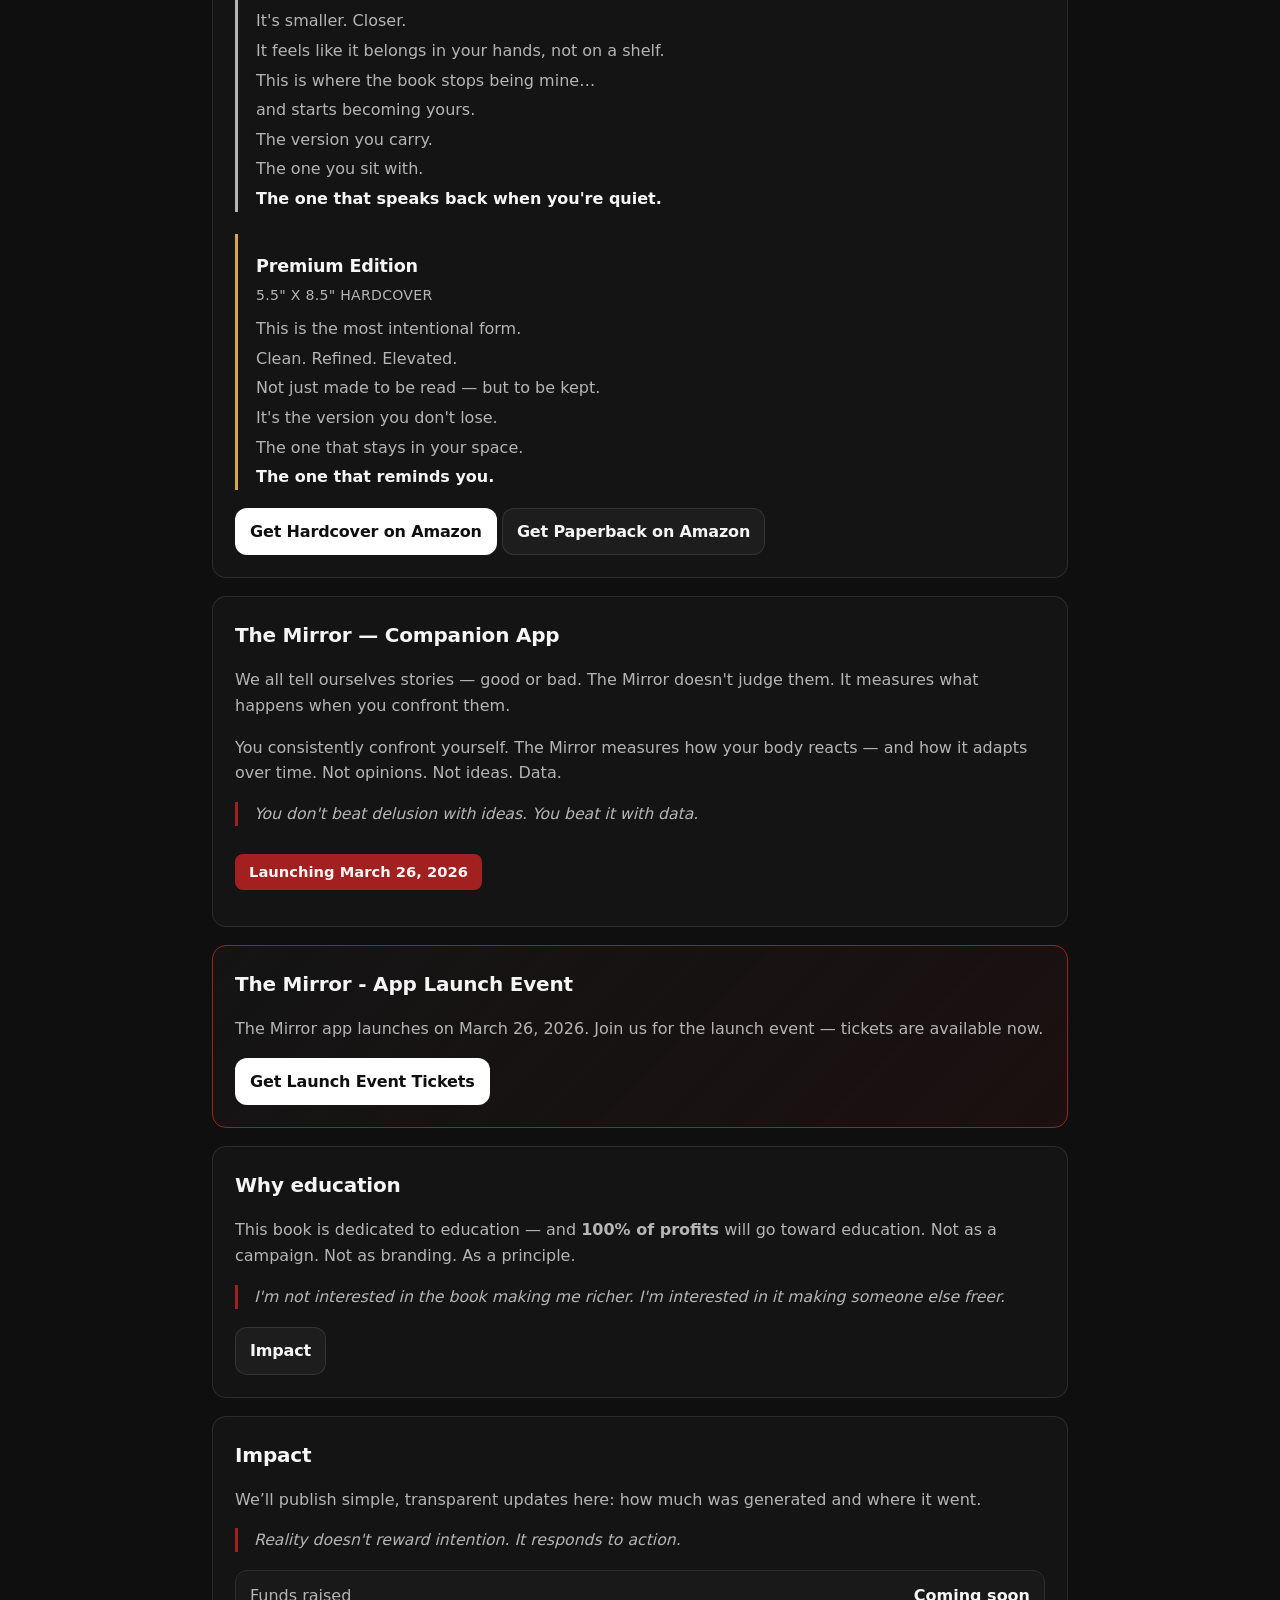
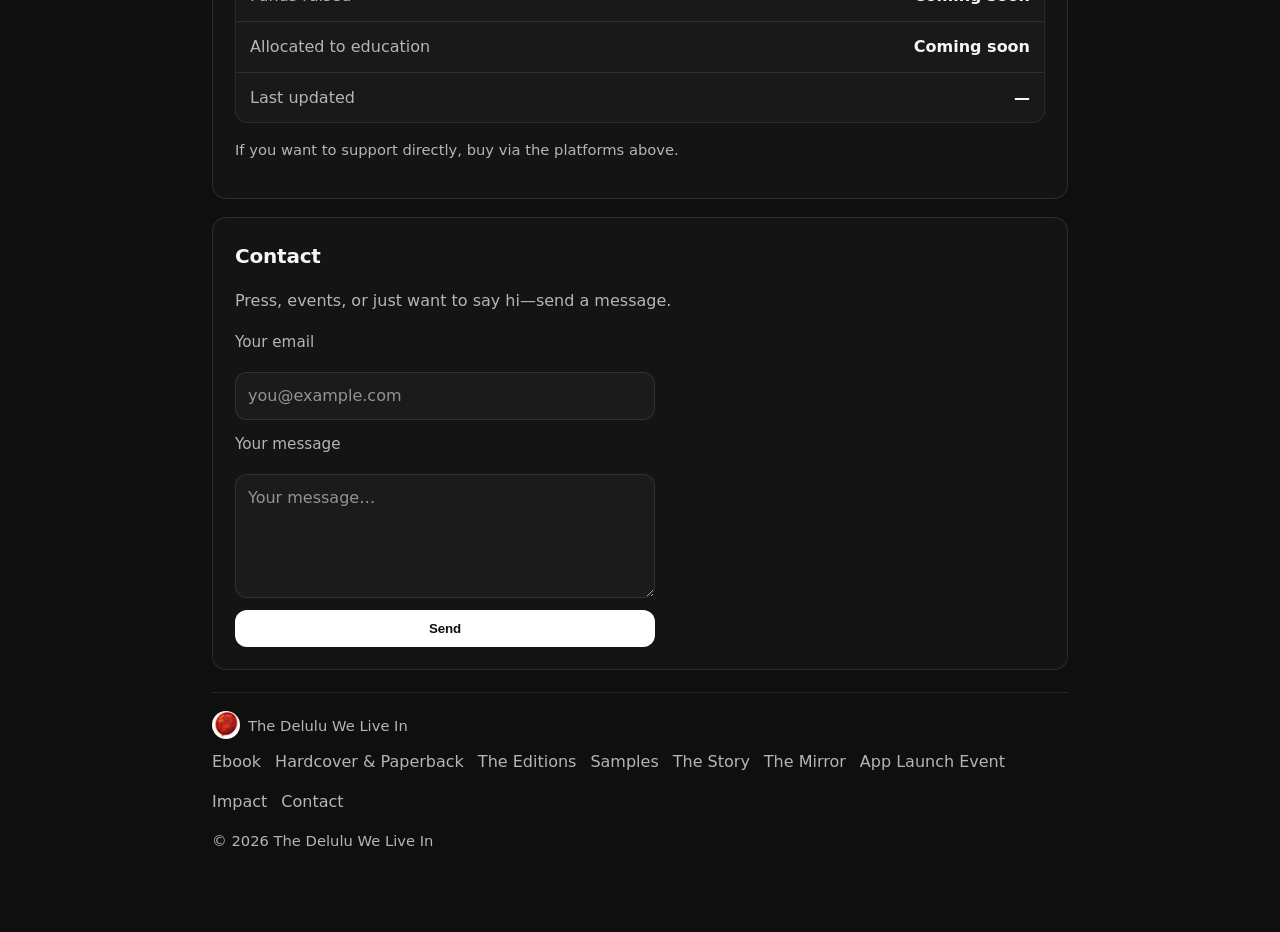
==== commit 8c3f5009: "Revise content across app.html, index.html, and style.css to enhance messaging for "The Mirror" app," ====
--- a/index.html
+++ b/index.html
@@ -57,7 +57,7 @@
       <div class="hero-cta">
         <a class="btn btn-primary" href="#read">Ebook Available Now!</a>
         <a class="btn btn-secondary" href="#hardcopy">Hardcover & Paperback</a>
-        <a class="btn btn-secondary" href="#the-mirror">The Mirror (App) — Coming Soon</a>
+        <a class="btn btn-secondary" href="#the-mirror">The Mirror Companion App</a>
       </div>
 
       <p class="micro">
@@ -76,6 +76,9 @@
       <blockquote class="pull-quote">
         If you’re ready to trade comforting explanations for uncomfortable clarity—keep reading.
       </blockquote>
+      <div class="actions">
+        <a class="btn btn-secondary" href="story.html">Read the story behind the book</a>
+      </div>
     </section>
 
     <section id="read" class="panel">
@@ -143,13 +146,81 @@
       </div>
     </section>
 
+    <section id="editions" class="panel editions">
+      <h2>The Editions</h2>
+      <div class="editions-intro">
+        <p><strong>Every book is the same words.</strong></p>
+        <p><strong>But not every version is the same experience.</strong></p>
+        <p>This book wasn't written once.</p>
+        <p>It was lived in different forms.</p>
+        <p>And each edition carries a different part of that journey.</p>
+      </div>
+
+      <hr class="panel-divider" />
+
+      <div class="edition-card edition-original">
+        <h3>Original Edition</h3>
+        <span class="edition-spec">6" x 9" Paperback</span>
+        <p>This is the closest to the beginning.</p>
+        <p>Before refinement.</p>
+        <p>Before structure.</p>
+        <p>Before everything made sense.</p>
+        <p>This version carries the raw energy of the idea —</p>
+        <p>the questions, the confusion, the early clarity.</p>
+        <p>If you want to understand where it came from…</p>
+        <p><strong>this is it.</strong></p>
+      </div>
+
+      <div class="edition-card edition-archive">
+        <h3>Archive Edition</h3>
+        <span class="edition-spec">6" x 9" Hardcover</span>
+        <p>Some things are meant to be kept, not just read.</p>
+        <p>This is the version that holds the work as it was meant to last.</p>
+        <p>The thoughts, the structure, the message — preserved.</p>
+        <p>It's not just something you go through.</p>
+        <p><strong>It's something you come back to.</strong></p>
+      </div>
+
+      <div class="edition-card edition-personal">
+        <h3>Personal Edition</h3>
+        <span class="edition-spec">5.1" x 7.9" Paperback</span>
+        <p>This one is different.</p>
+        <p>It's smaller. Closer.</p>
+        <p>It feels like it belongs in your hands, not on a shelf.</p>
+        <p>This is where the book stops being mine…</p>
+        <p>and starts becoming yours.</p>
+        <p>The version you carry.</p>
+        <p>The one you sit with.</p>
+        <p><strong>The one that speaks back when you're quiet.</strong></p>
+      </div>
+
+      <div class="edition-card edition-premium">
+        <h3>Premium Edition</h3>
+        <span class="edition-spec">5.5" x 8.5" Hardcover</span>
+        <p>This is the most intentional form.</p>
+        <p>Clean. Refined. Elevated.</p>
+        <p>Not just made to be read — but to be kept.</p>
+        <p>It's the version you don't lose.</p>
+        <p>The one that stays in your space.</p>
+        <p><strong>The one that reminds you.</strong></p>
+      </div>
+
+      <div class="actions" style="margin-top:18px">
+        <a class="btn btn-primary" href="https://www.amazon.com/dp/B0GS5JBT7K" target="_blank" rel="noopener noreferrer">Get Hardcover on Amazon</a>
+        <a class="btn btn-secondary" href="https://www.amazon.com/dp/B0GS2Z59P3" target="_blank" rel="noopener noreferrer">Get Paperback on Amazon</a>
+      </div>
+    </section>
+
     <section id="the-mirror" class="panel">
       <h2>The Mirror — Companion App</h2>
       <p class="muted">
-        The companion app for the book. A 30-day guided experience to confront the delusions you've been living with.
-      </p>
-      <blockquote class="pull-quote panel-quote">
-        The mirror doesn't lie. But you have to stand in front of it first.
+        We all tell ourselves stories — good or bad. The Mirror doesn't judge them. It measures what happens when you confront them.
+      </p>
+      <p class="muted">
+        You consistently confront yourself. The Mirror measures how your body reacts — and how it adapts over time. Not opinions. Not ideas. Data.
+      </p>
+      <blockquote class="pull-quote panel-quote">
+        You don't beat delusion with ideas. You beat it with data.
       </blockquote>
       <p class="launch-badge">Launching March 26, 2026</p>
     </section>
@@ -232,7 +303,9 @@
       <div class="footer-links">
         <a href="#read">Ebook</a>
         <a href="#hardcopy">Hardcover & Paperback</a>
+        <a href="#editions">The Editions</a>
         <a href="#samples">Samples</a>
+        <a href="story.html">The Story</a>
         <a href="#the-mirror">The Mirror</a>
         <a href="#launch">App Launch Event</a>
         <a href="#impact">Impact</a>
--- a/style.css
+++ b/style.css
@@ -400,6 +400,93 @@
   color: var(--muted);
 }
 
+.story {
+  padding: 22px 0;
+}
+
+.story p {
+  margin: 0 0 6px;
+  font-size: 1.05rem;
+  color: var(--muted);
+  line-height: 1.6;
+}
+
+.story strong {
+  color: var(--fg);
+}
+
+.story em {
+  color: var(--fg);
+}
+
+.story-signature {
+  margin-top: 28px !important;
+  font-size: 1.1rem;
+  font-style: italic;
+  color: var(--fg) !important;
+  letter-spacing: 0.01em;
+}
+
+.story-divider {
+  margin: 28px 0;
+  border: 0;
+  border-top: 1px solid var(--border);
+}
+
+/* --- Editions section --- */
+
+.editions-intro {
+  margin-bottom: 0;
+}
+
+.editions-intro p {
+  margin: 0 0 4px;
+  font-size: 1.02rem;
+  color: var(--muted);
+  line-height: 1.6;
+}
+
+.editions-intro strong {
+  color: var(--fg);
+}
+
+.edition-card {
+  margin-top: 22px;
+  padding: 18px 0 0 18px;
+  border-left: 3px solid var(--border);
+}
+
+.edition-card h3 {
+  margin: 0 0 2px;
+  font-size: 1.1rem;
+  color: var(--fg);
+}
+
+.edition-spec {
+  display: inline-block;
+  margin-bottom: 10px;
+  font-size: 0.88rem;
+  color: var(--muted);
+  letter-spacing: 0.02em;
+  text-transform: uppercase;
+}
+
+.edition-card p {
+  margin: 0 0 4px;
+  font-size: 1rem;
+  color: var(--muted);
+  line-height: 1.6;
+}
+
+.edition-card strong {
+  color: var(--fg);
+}
+
+.edition-original  { border-left-color: #c0392b; }
+.edition-archive   { border-left-color: #2e86c1; }
+.edition-personal  { border-left-color: #b5b5b5; }
+.edition-premium   { border-left-color: #d4a843; }
+
 .launch-badge {
   display: inline-block;
   margin-top: 10px;
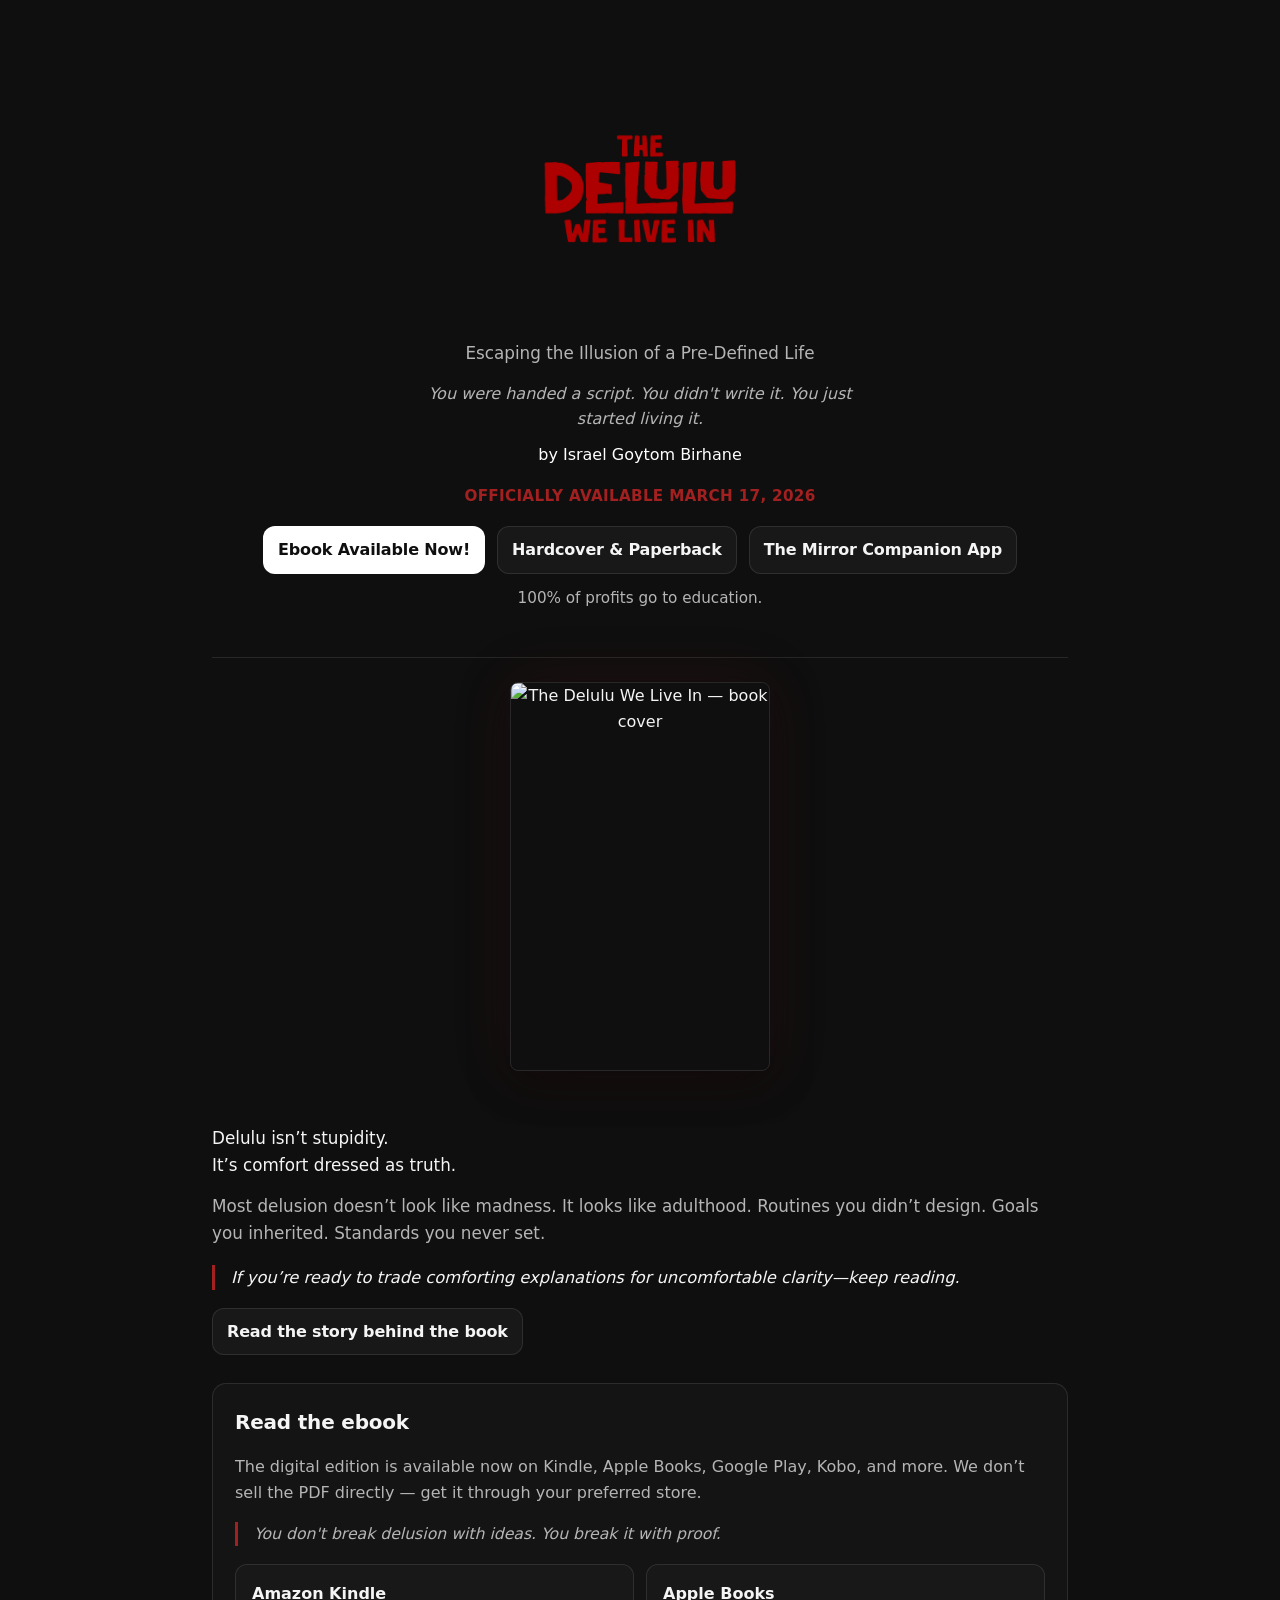
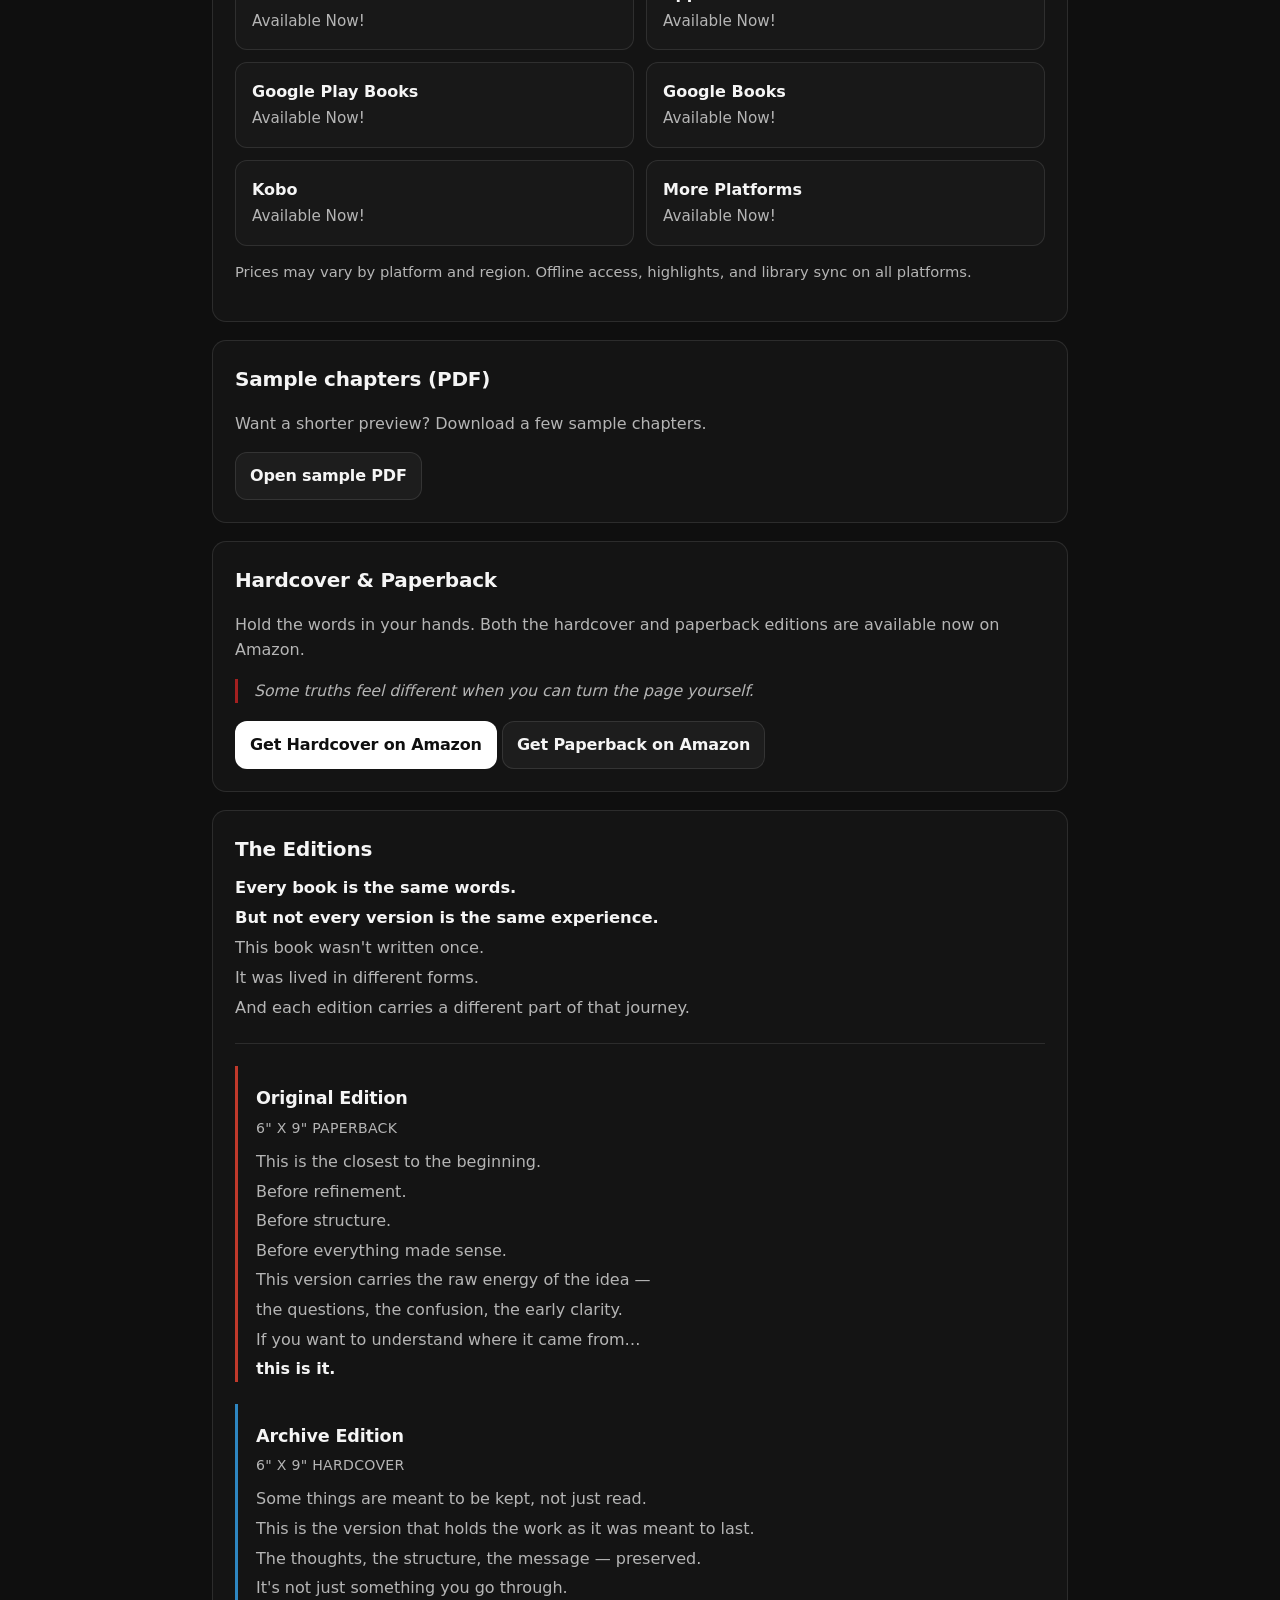
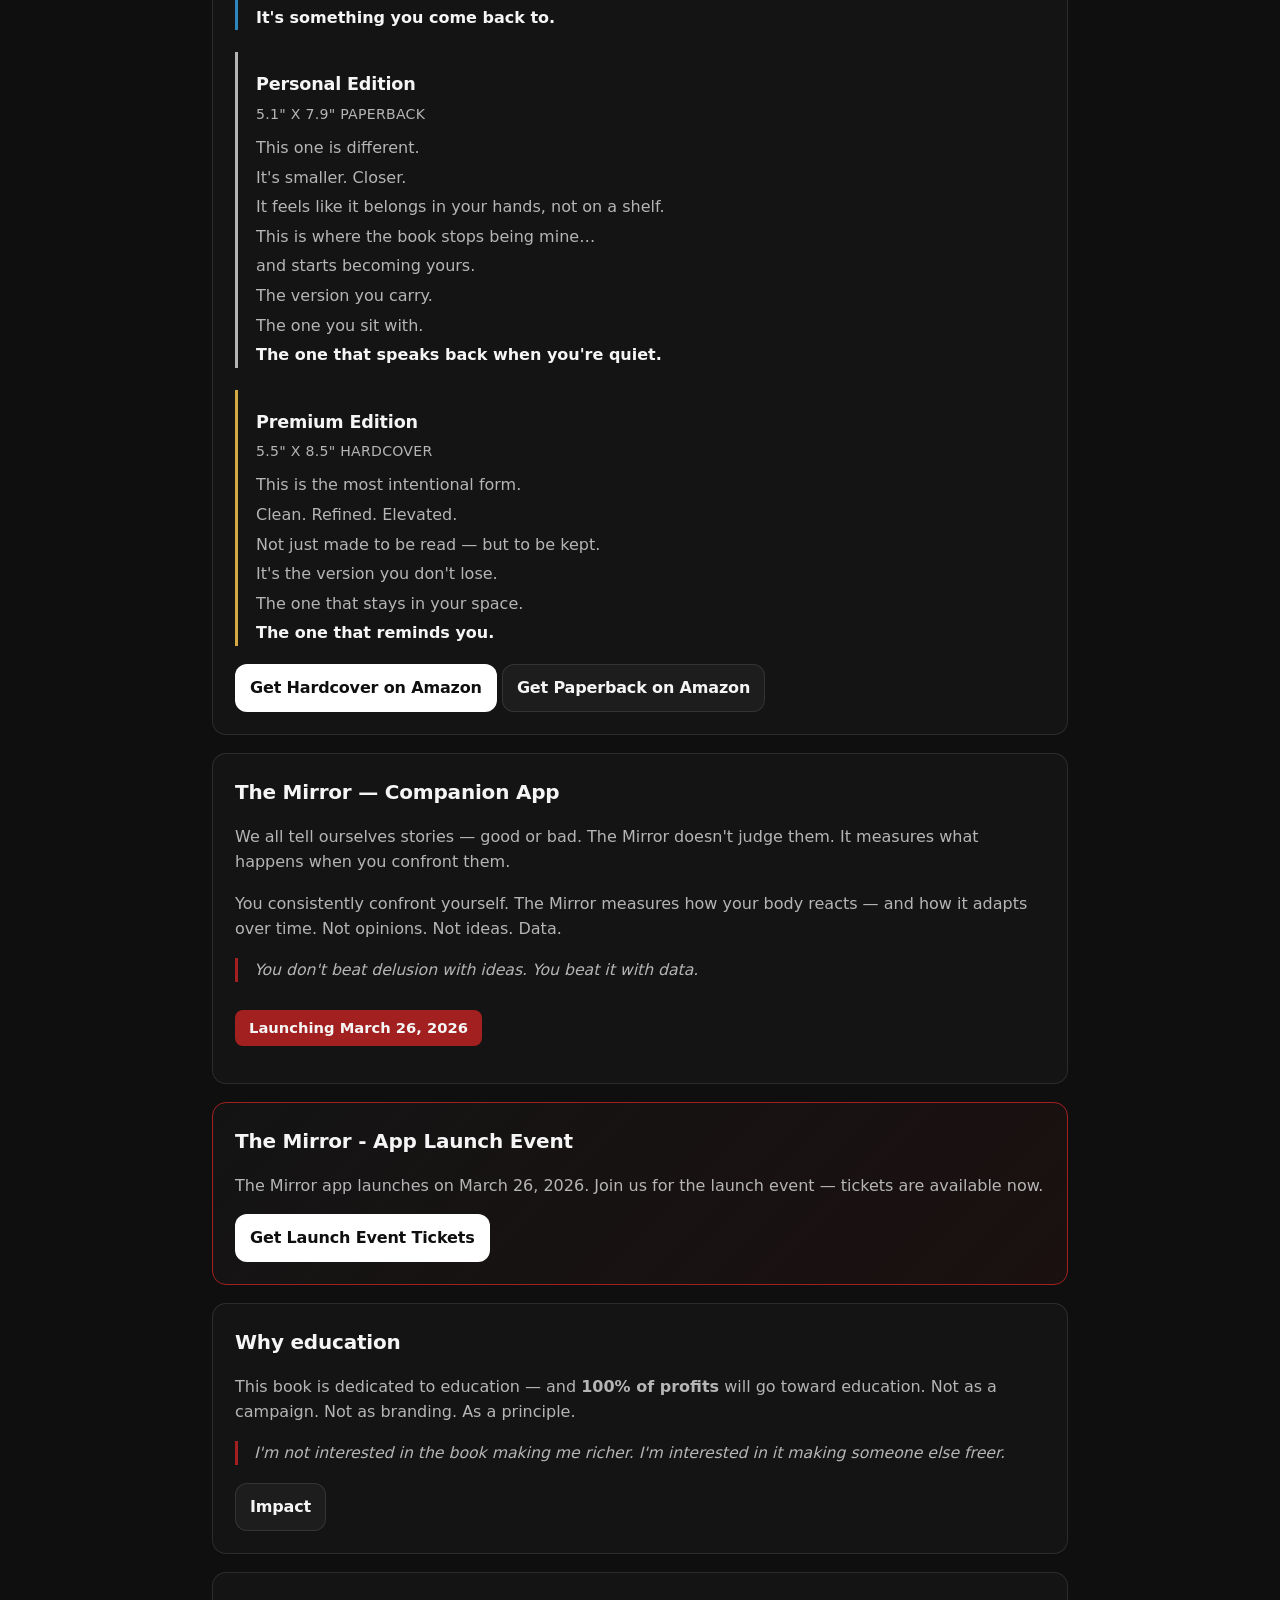
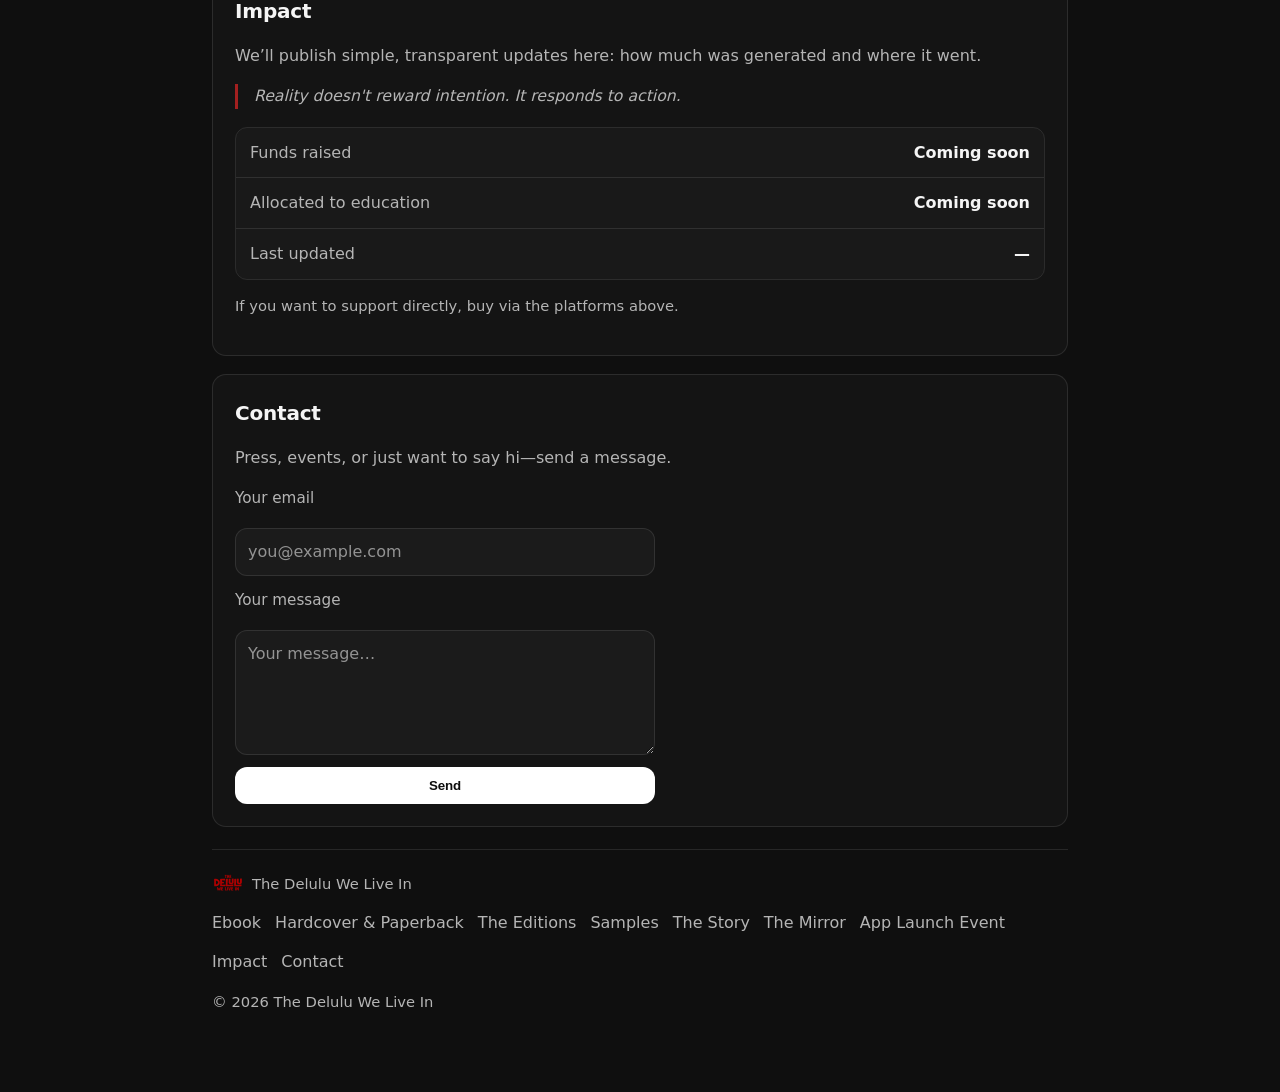
==== commit 37e5d7c7: "Enhance visual presentation and accessibility in index.html and story.html by updating logo sizes, a" ====
--- a/index.html
+++ b/index.html
@@ -45,13 +45,11 @@
   <main class="container">
 
     <section class="hero">
-      <img src="images/logo.png" alt="The Delulu We Live In" class="hero-logo" width="48" height="48" loading="eager" />
-      <img src="images/cover.jpg" alt="The Delulu We Live In — book cover" class="hero-cover" width="260" height="390" loading="eager" decoding="async" />
-      <h1>The Delulu We Live In</h1>
+      <h1 class="sr-only">The Delulu We Live In</h1>
+      <img src="images/logo.png" alt="The Delulu We Live In" class="hero-logo" width="220" height="220" loading="eager" decoding="async" />
       <p class="subtitle">Escaping the Illusion of a Pre-Defined Life</p>
       <p class="hero-teaser">You were handed a script. You didn't write it. You just started living it.</p>
       <p class="author">by Israel Goytom Birhane</p>
-
       <p class="launch-date">Officially available March 17, 2026</p>
 
       <div class="hero-cta">
@@ -63,6 +61,10 @@
       <p class="micro">
         100% of profits go to education.
       </p>
+    </section>
+
+    <section class="book-cover-section" id="cover">
+      <img src="images/cover.jpg" alt="The Delulu We Live In — book cover" class="book-cover-img" width="260" height="390" loading="lazy" decoding="async" />
     </section>
 
     <section class="intro">
@@ -297,7 +299,7 @@
 
     <footer class="footer">
       <div class="footer-brand">
-        <img src="images/logo.png" alt="" class="footer-logo" width="28" height="28" loading="lazy" />
+        <img src="images/logo.png" alt="The Delulu We Live In" class="footer-logo" width="32" height="32" loading="lazy" />
         <span class="tiny muted">The Delulu We Live In</span>
       </div>
       <div class="footer-links">
--- a/style.css
+++ b/style.css
@@ -45,14 +45,18 @@
 }
 
 .hero {
-  padding: 34px 0 18px;
+  padding: 40px 0 32px;
   border-bottom: 1px solid var(--border);
+  text-align: center;
 }
 
 .hero-logo {
   display: block;
-  margin: 0 auto 18px;
-  border-radius: 50%;
+  width: 100%;
+  max-width: 220px;
+  height: auto;
+  margin: 0 auto 32px;
+  border-radius: 8px;
 }
 
 .hero-cover {
@@ -60,7 +64,23 @@
   width: 100%;
   max-width: 260px;
   height: auto;
-  margin: 0 auto 24px;
+  margin: 0 auto 40px;
+  border-radius: 8px;
+  border: 1px solid var(--border);
+  box-shadow: 0 12px 40px rgba(0, 0, 0, 0.4), 0 0 60px var(--red-glow);
+}
+
+.book-cover-section {
+  padding: 24px 0 32px;
+  text-align: center;
+}
+
+.book-cover-img {
+  display: block;
+  width: 100%;
+  max-width: 260px;
+  height: auto;
+  margin: 0 auto;
   border-radius: 8px;
   border: 1px solid var(--border);
   box-shadow: 0 12px 40px rgba(0, 0, 0, 0.4), 0 0 60px var(--red-glow);
@@ -84,11 +104,12 @@
   color: var(--muted);
   font-style: italic;
   max-width: 28em;
+  text-align: center;
 }
 
 .author {
   margin: 10px 0 0;
-  color: var(--muted);
+  color: white;
 }
 
 .launch-date {
@@ -104,6 +125,7 @@
   display: flex;
   gap: 12px;
   flex-wrap: wrap;
+  justify-content: center;
   margin-top: 18px;
 }
 
@@ -351,7 +373,11 @@
 }
 
 .footer-logo {
-  border-radius: 50%;
+  display: block;
+  width: 32px;
+  height: 32px;
+  object-fit: contain;
+  border-radius: 4px;
 }
 
 .footer-links {
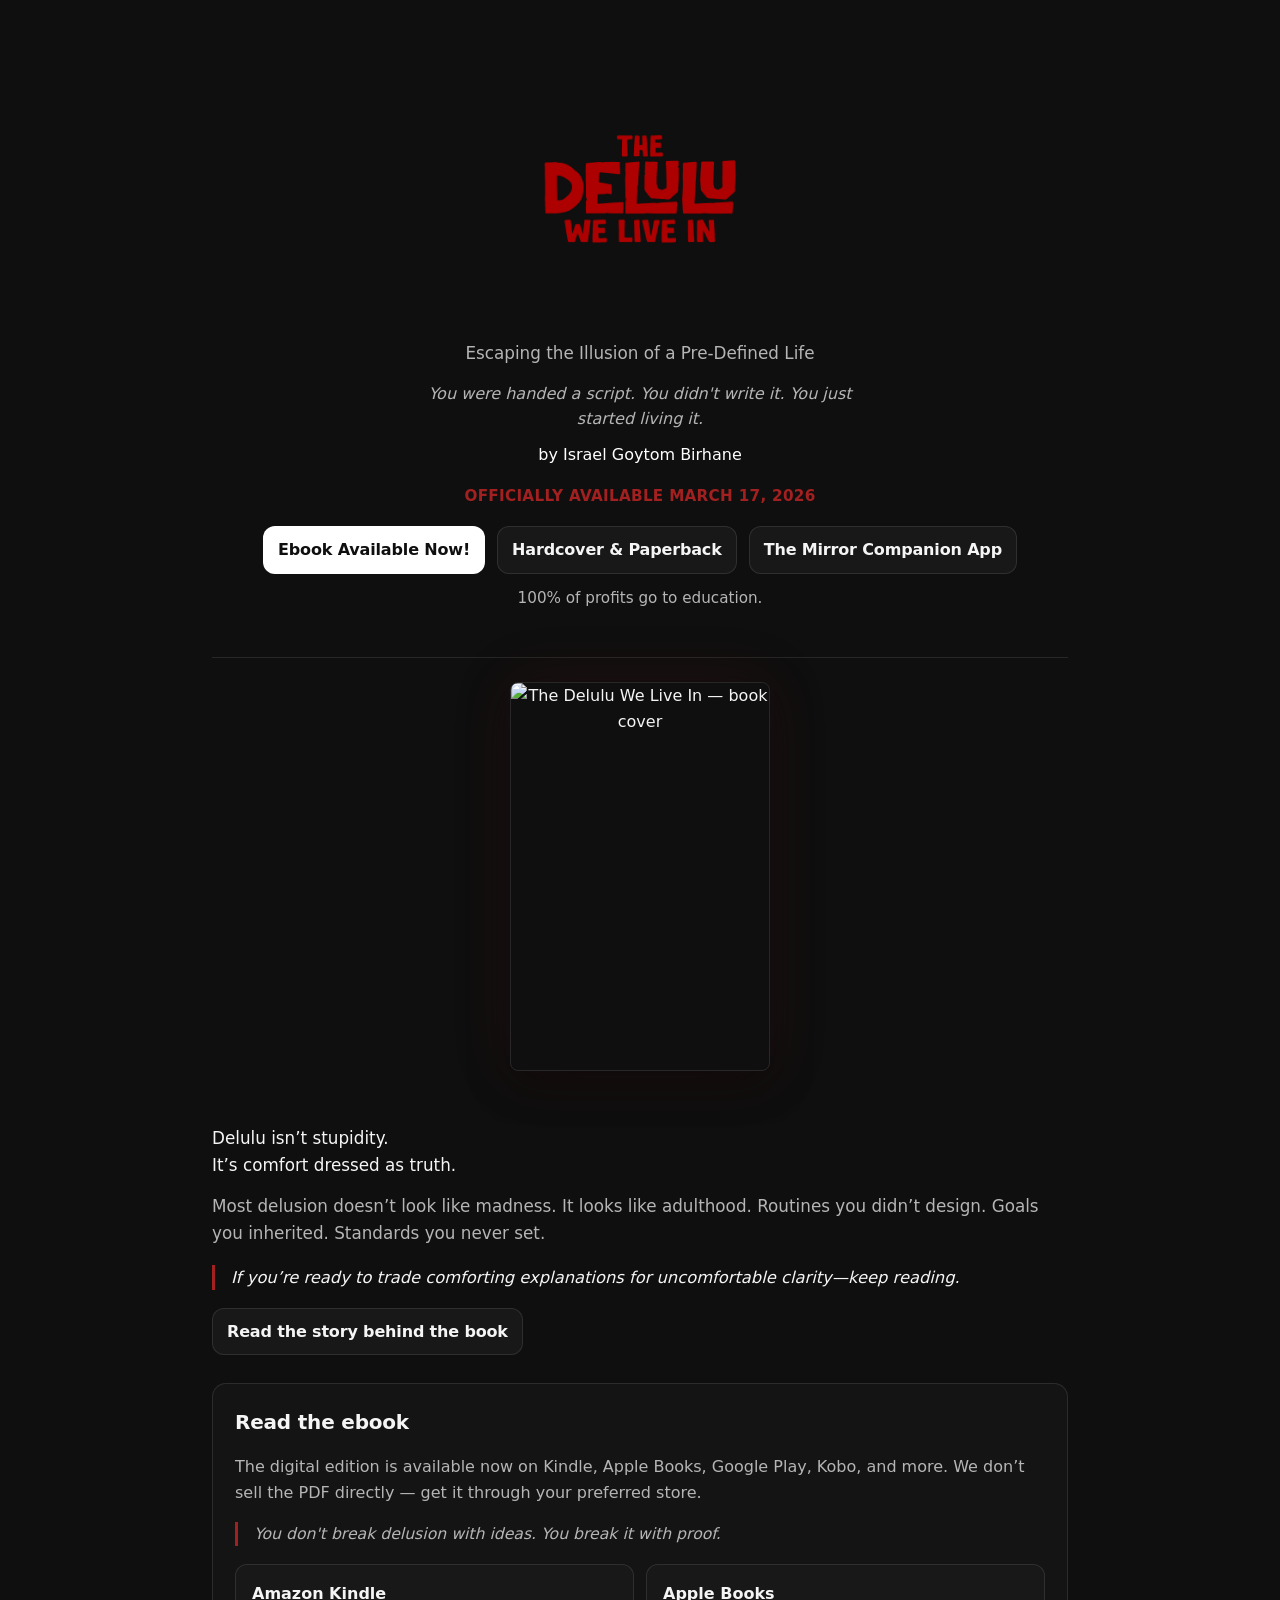
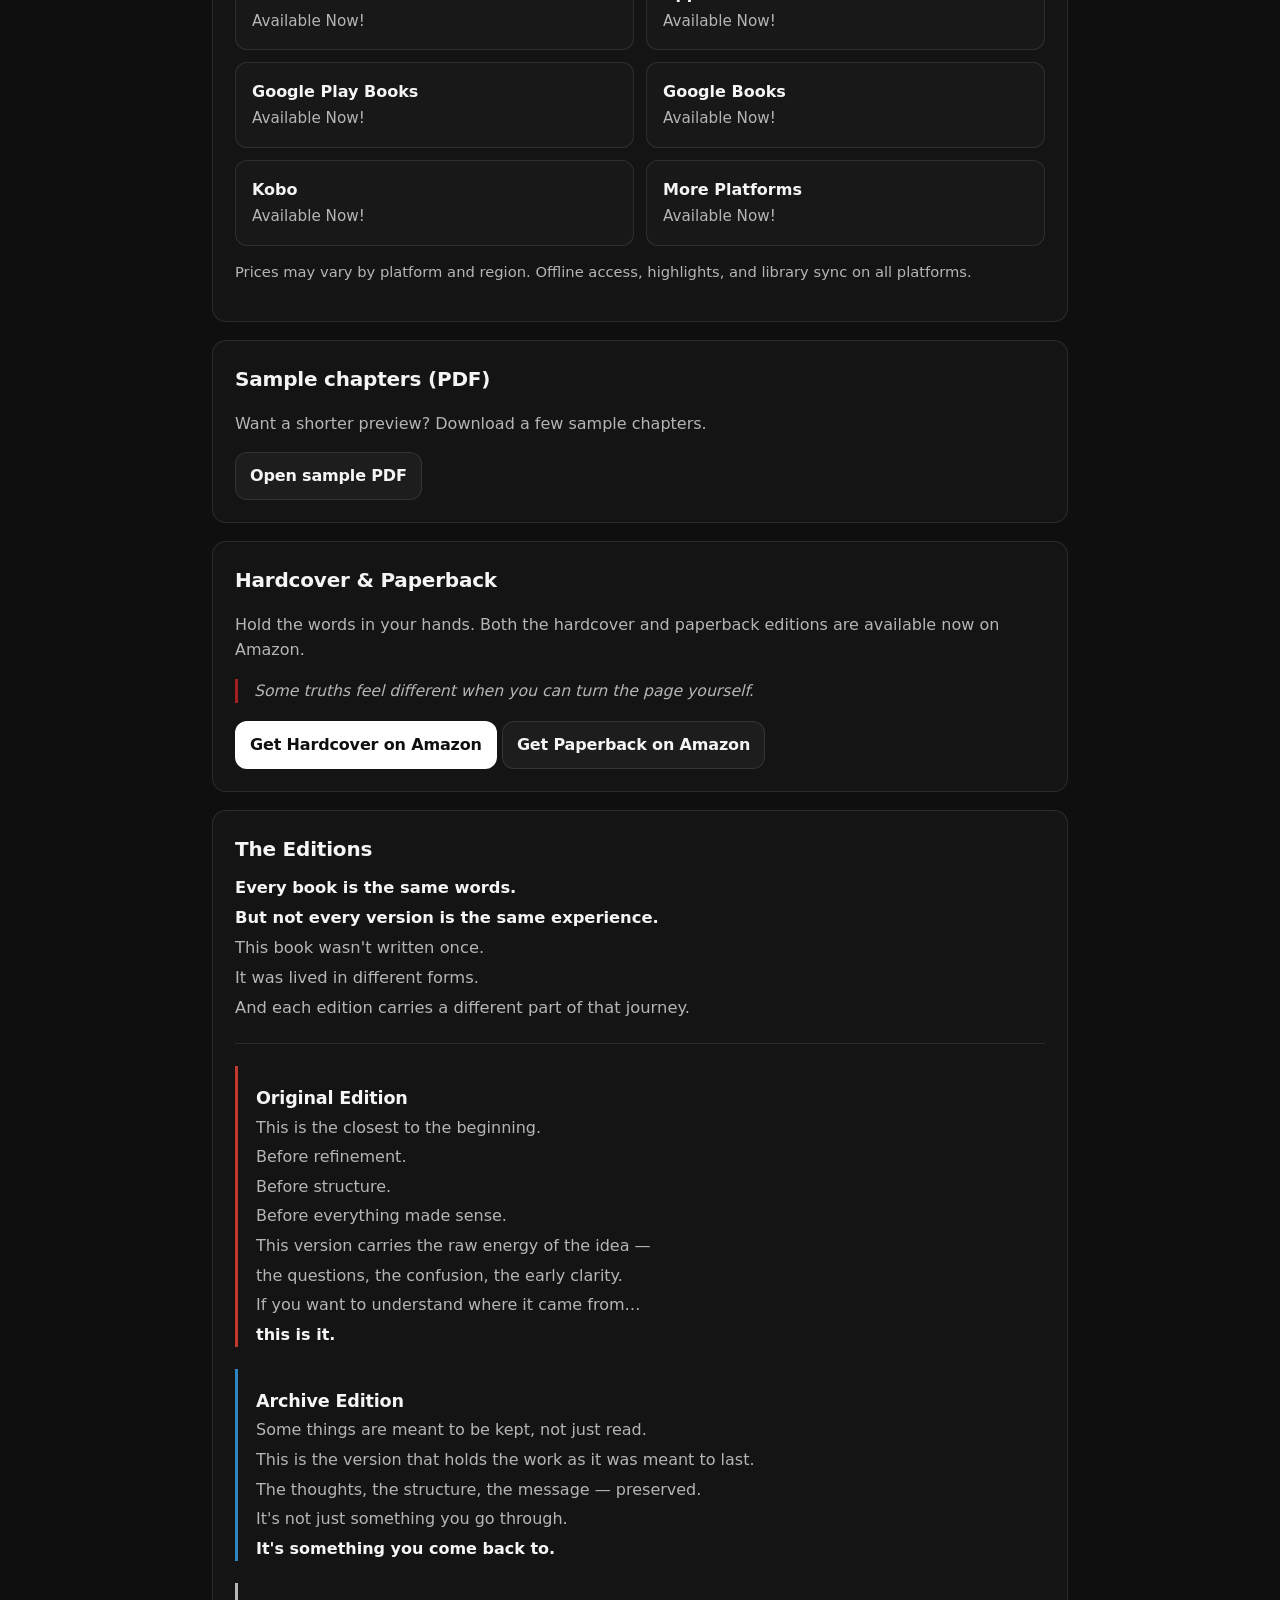
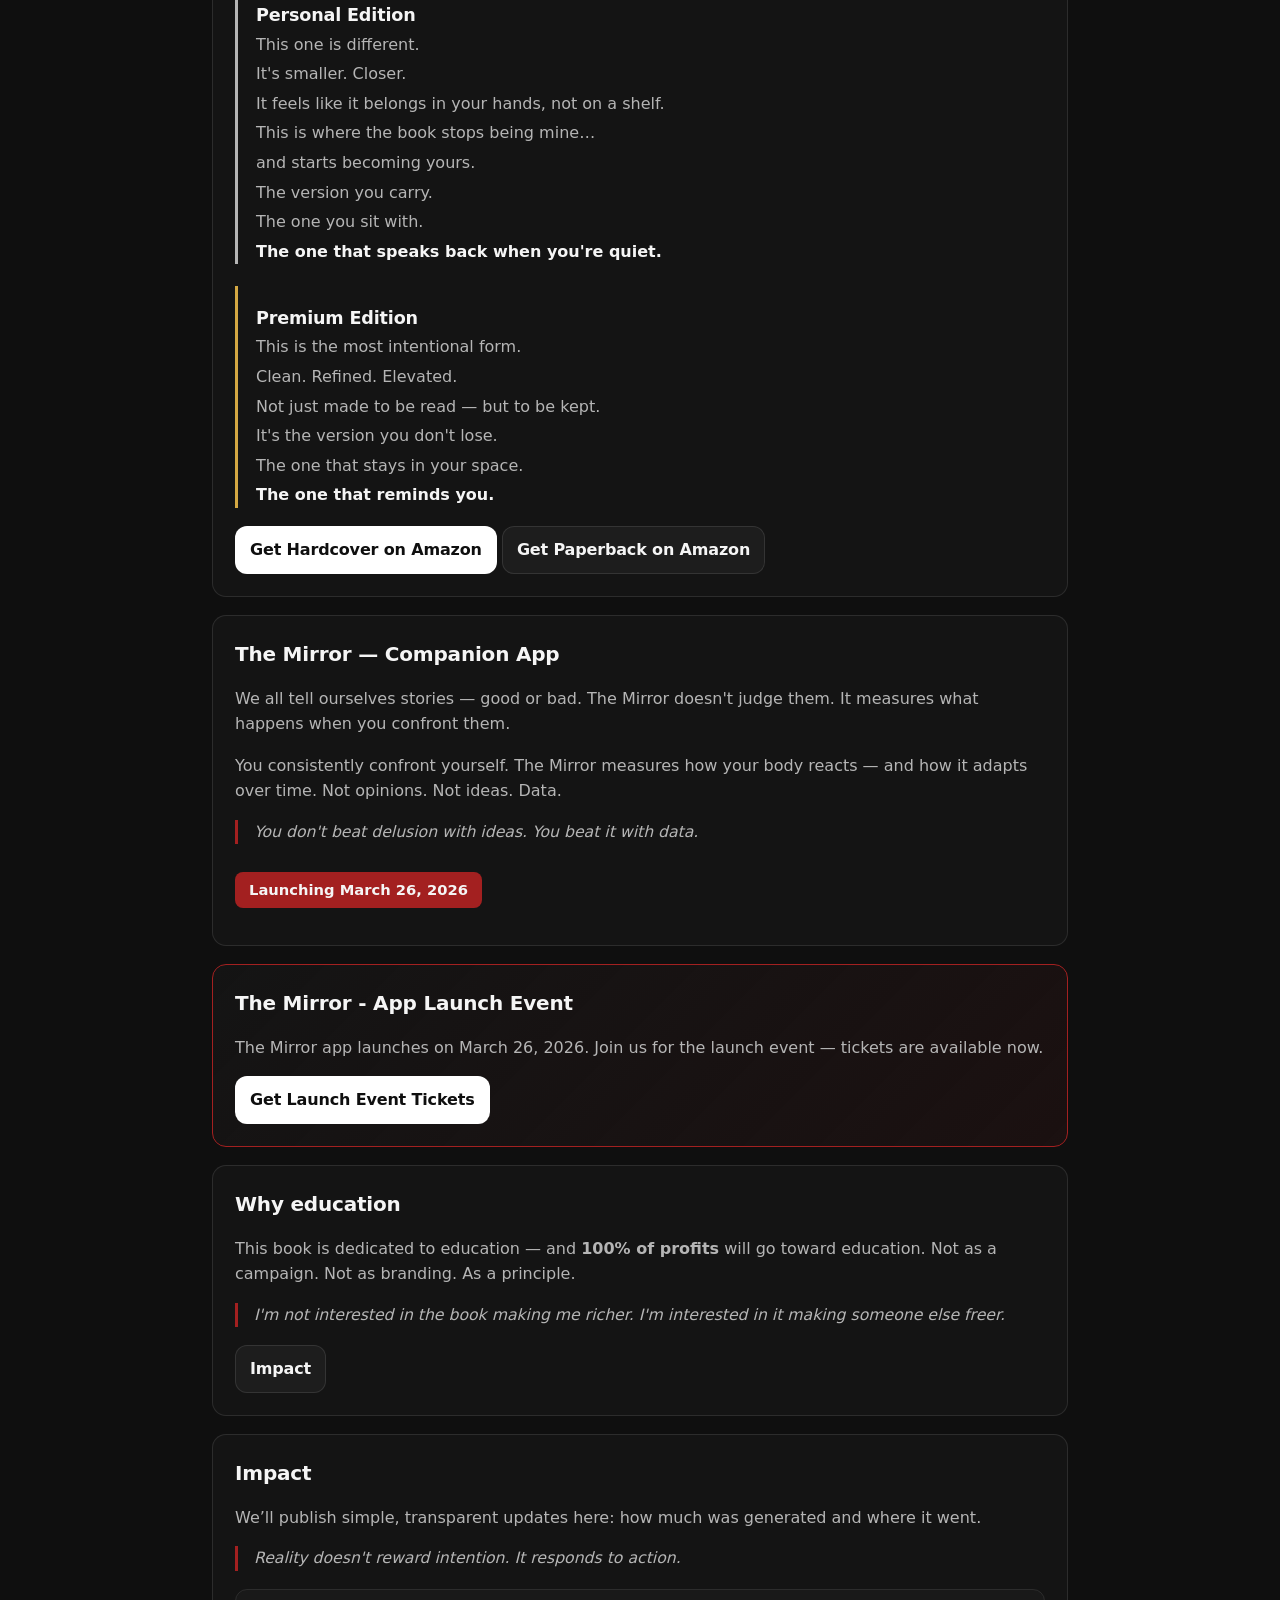
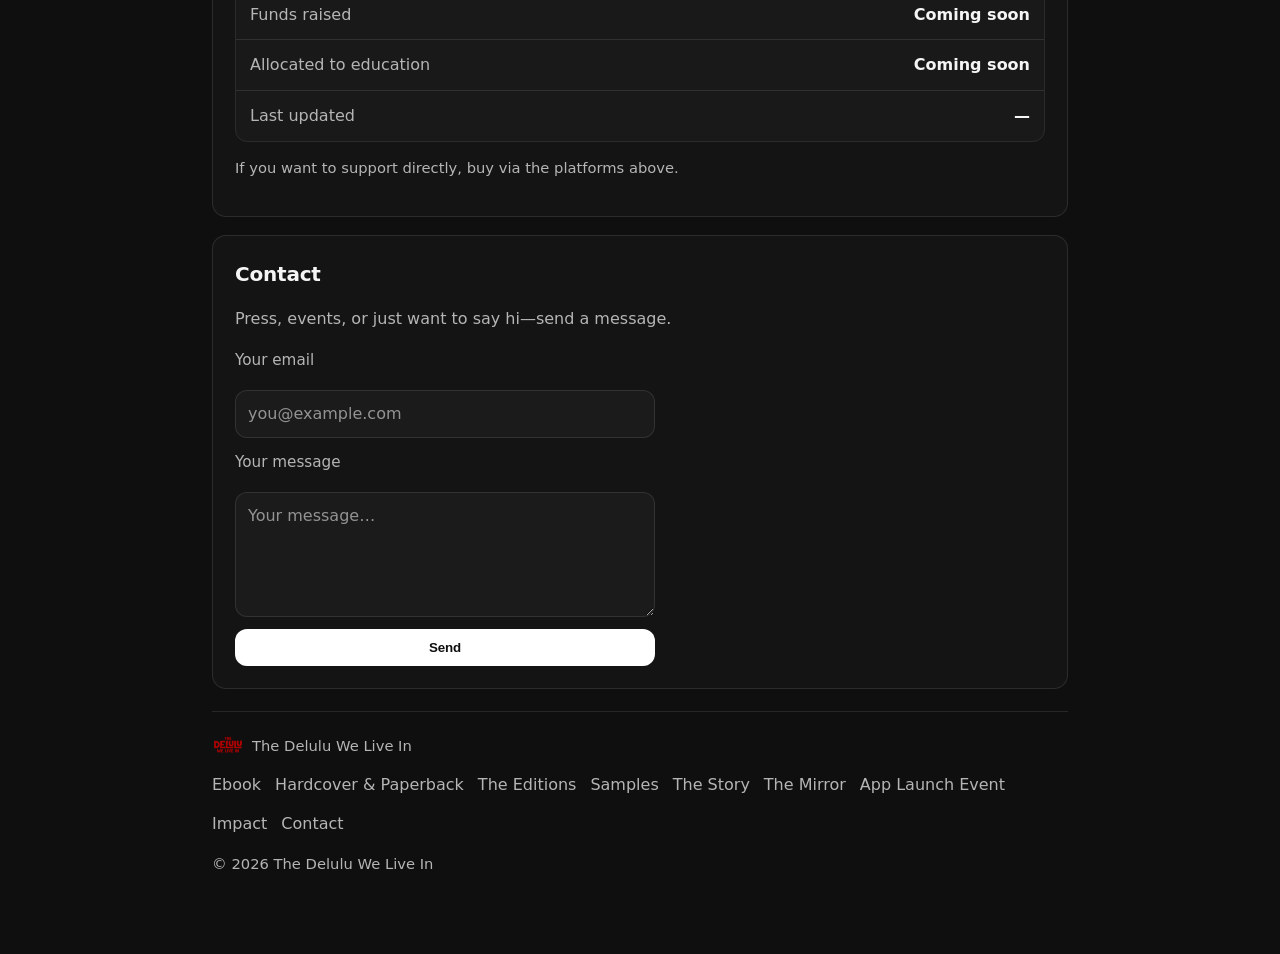
==== commit 40c4aee4: "Remove edition specifications from index.html and corresponding styles from style.css to streamline " ====
--- a/index.html
+++ b/index.html
@@ -162,7 +162,6 @@
 
       <div class="edition-card edition-original">
         <h3>Original Edition</h3>
-        <span class="edition-spec">6" x 9" Paperback</span>
         <p>This is the closest to the beginning.</p>
         <p>Before refinement.</p>
         <p>Before structure.</p>
@@ -175,7 +174,6 @@
 
       <div class="edition-card edition-archive">
         <h3>Archive Edition</h3>
-        <span class="edition-spec">6" x 9" Hardcover</span>
         <p>Some things are meant to be kept, not just read.</p>
         <p>This is the version that holds the work as it was meant to last.</p>
         <p>The thoughts, the structure, the message — preserved.</p>
@@ -185,7 +183,6 @@
 
       <div class="edition-card edition-personal">
         <h3>Personal Edition</h3>
-        <span class="edition-spec">5.1" x 7.9" Paperback</span>
         <p>This one is different.</p>
         <p>It's smaller. Closer.</p>
         <p>It feels like it belongs in your hands, not on a shelf.</p>
@@ -198,7 +195,6 @@
 
       <div class="edition-card edition-premium">
         <h3>Premium Edition</h3>
-        <span class="edition-spec">5.5" x 8.5" Hardcover</span>
         <p>This is the most intentional form.</p>
         <p>Clean. Refined. Elevated.</p>
         <p>Not just made to be read — but to be kept.</p>
--- a/style.css
+++ b/style.css
@@ -488,14 +488,6 @@
   color: var(--fg);
 }
 
-.edition-spec {
-  display: inline-block;
-  margin-bottom: 10px;
-  font-size: 0.88rem;
-  color: var(--muted);
-  letter-spacing: 0.02em;
-  text-transform: uppercase;
-}
 
 .edition-card p {
   margin: 0 0 4px;
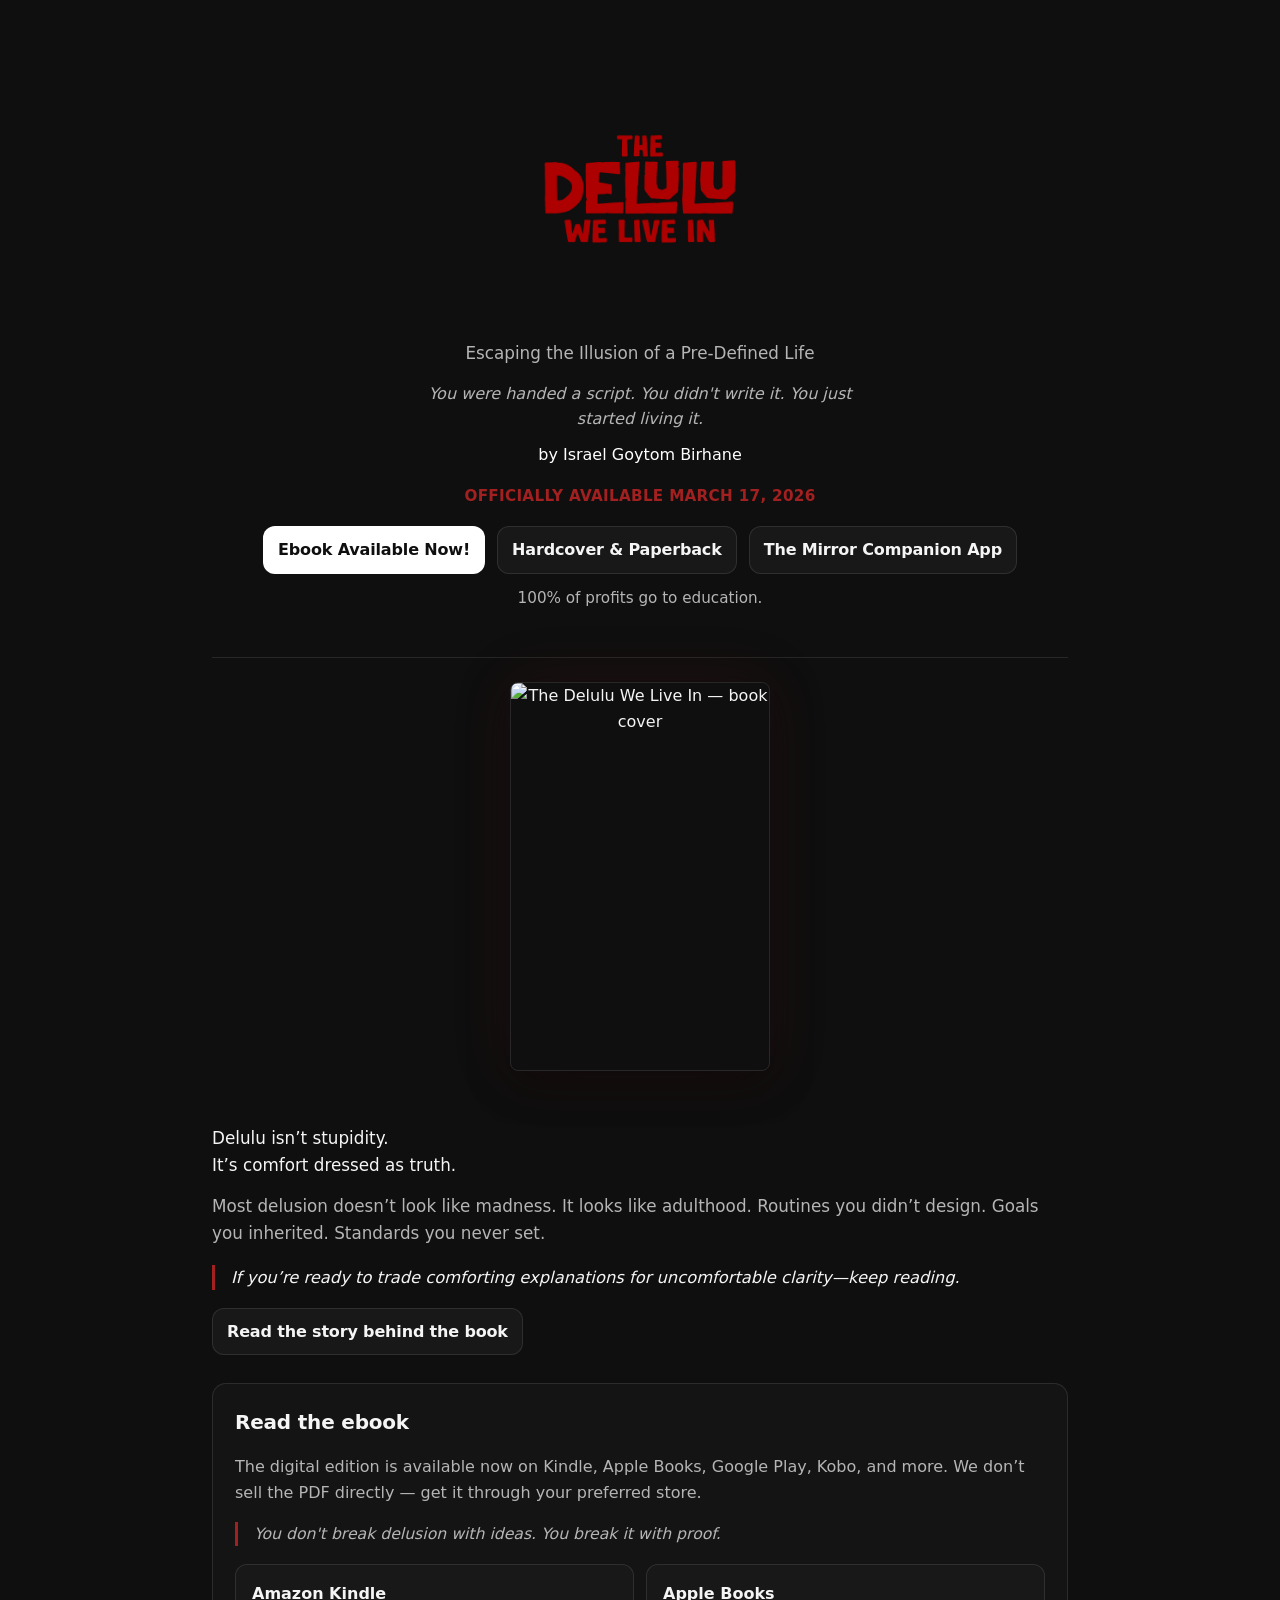
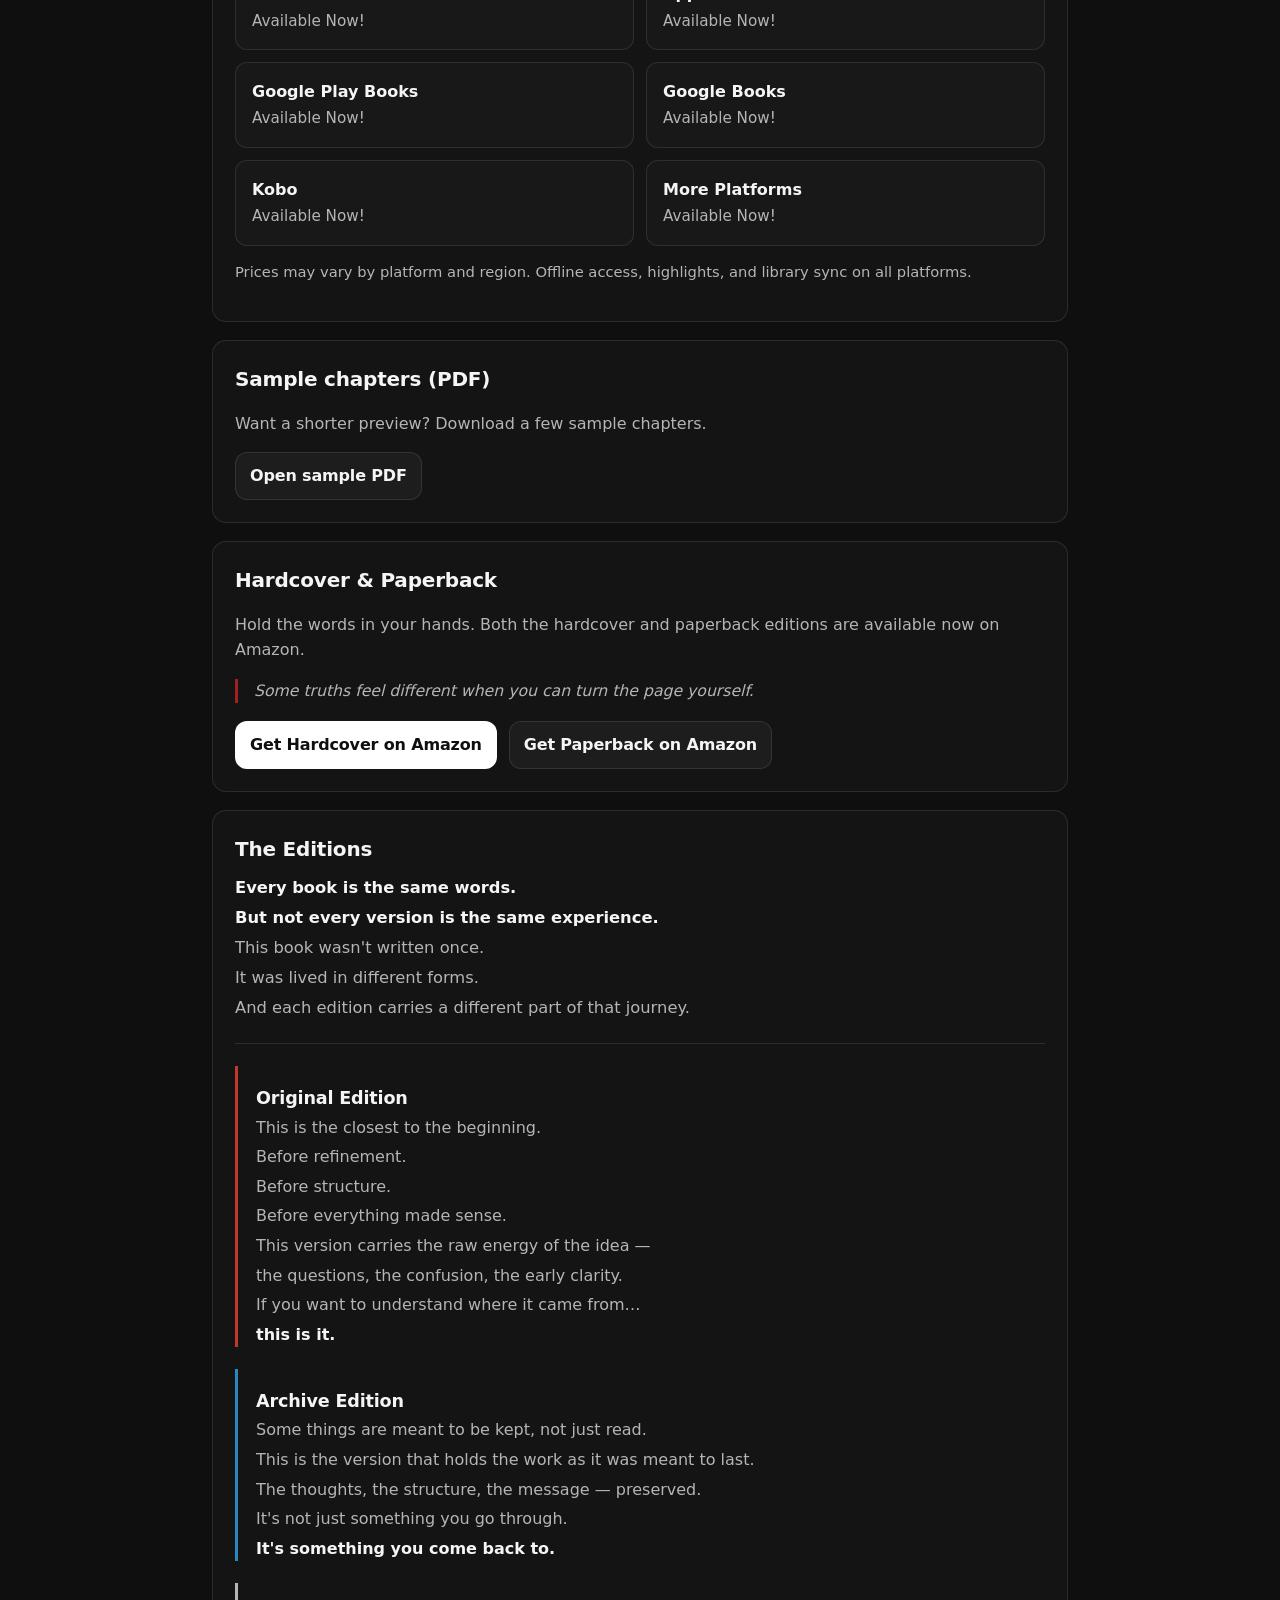
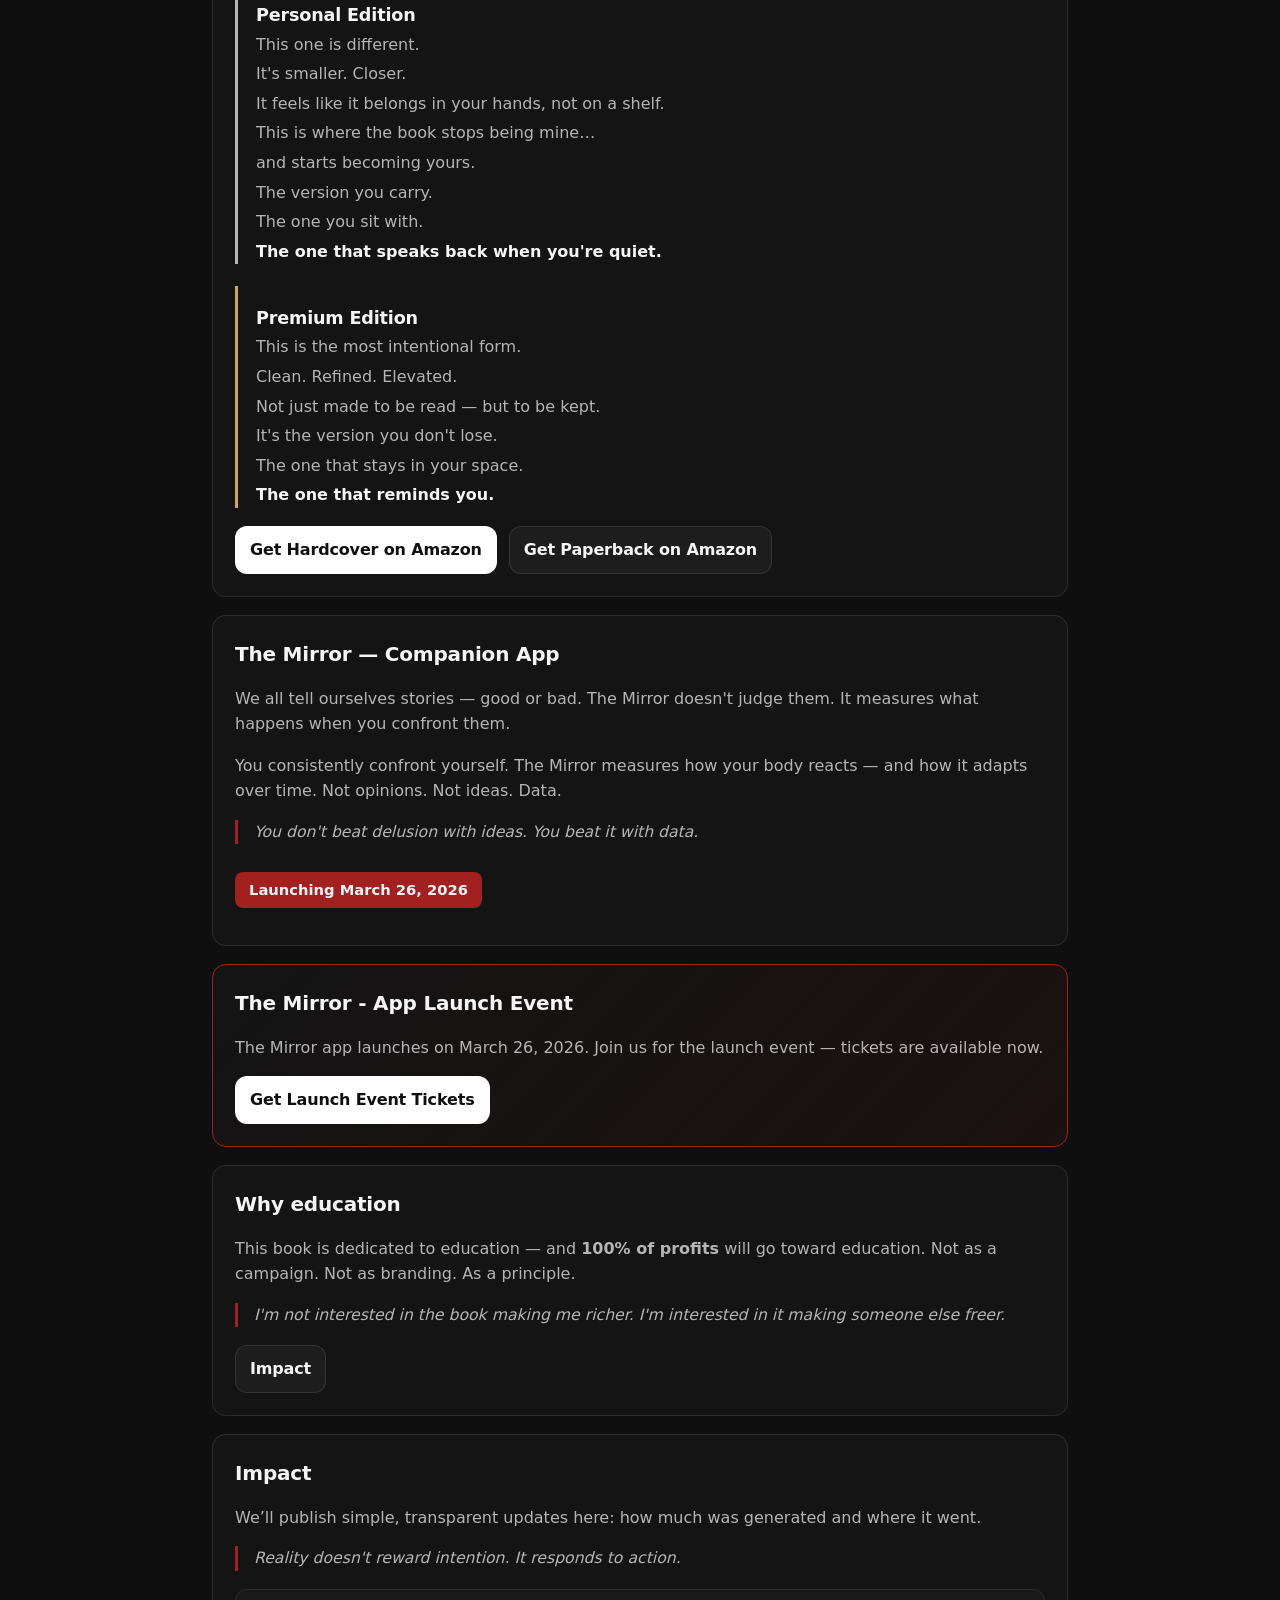
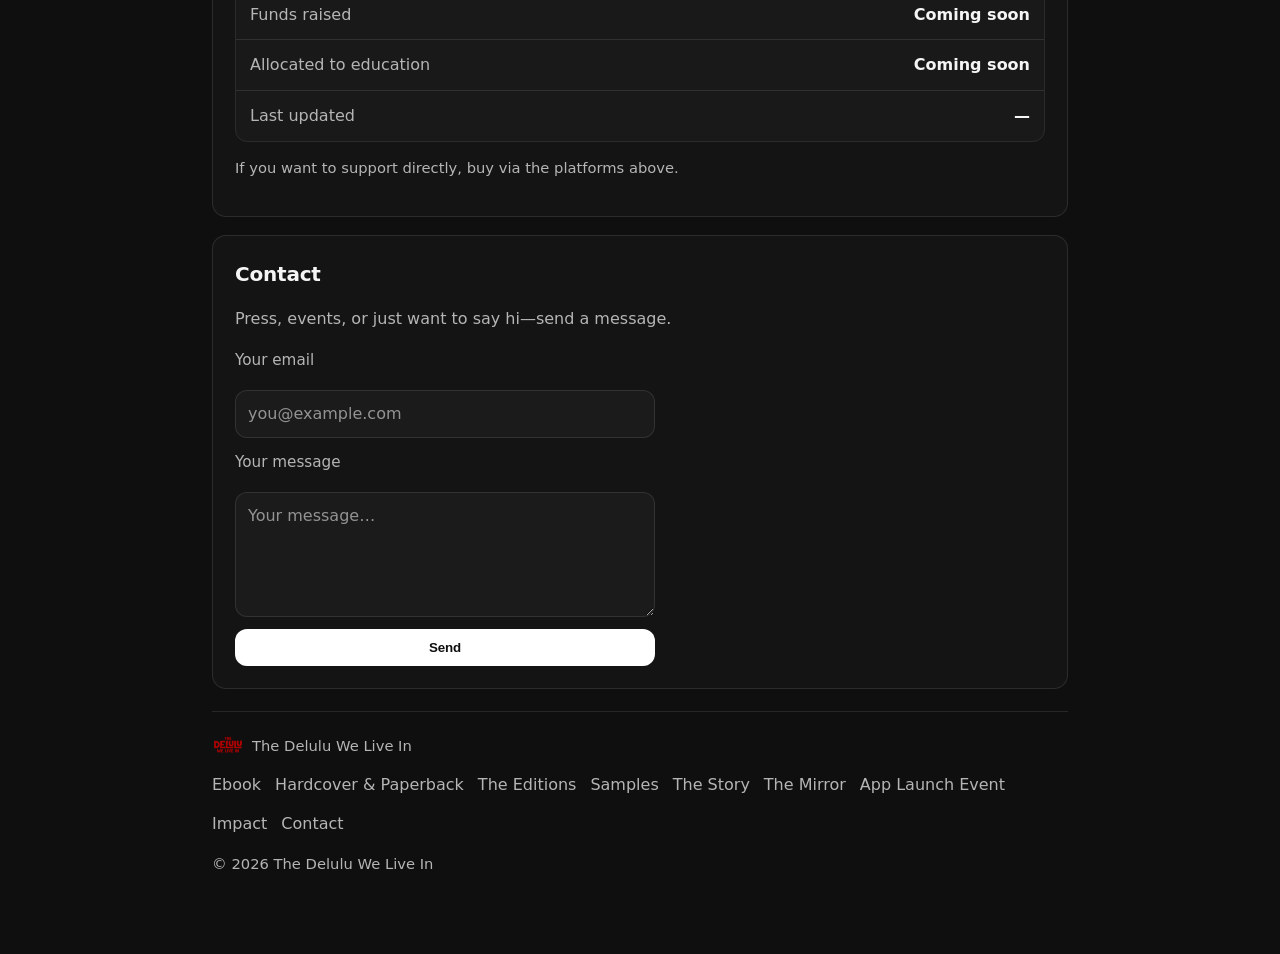
==== commit 38d6f5c1: "Update links for hardcover and paperback editions in index.html to reflect new Amazon URLs for impro" ====
--- a/index.html
+++ b/index.html
@@ -143,8 +143,8 @@
         Some truths feel different when you can turn the page yourself.
       </blockquote>
       <div class="actions">
-        <a class="btn btn-primary" href="https://www.amazon.com/dp/B0GS5JBT7K" target="_blank" rel="noopener noreferrer">Get Hardcover on Amazon</a>
-        <a class="btn btn-secondary" href="https://www.amazon.com/dp/B0GS2Z59P3" target="_blank" rel="noopener noreferrer">Get Paperback on Amazon</a>
+        <a class="btn btn-primary" href="https://www.amazon.com/dp/B0GSZSJ3CB" target="_blank" rel="noopener noreferrer">Get Hardcover on Amazon</a>
+        <a class="btn btn-secondary" href="https://www.amazon.com/dp/B0GT12R93L" target="_blank" rel="noopener noreferrer">Get Paperback on Amazon</a>
       </div>
     </section>
 
@@ -204,8 +204,8 @@
       </div>
 
       <div class="actions" style="margin-top:18px">
-        <a class="btn btn-primary" href="https://www.amazon.com/dp/B0GS5JBT7K" target="_blank" rel="noopener noreferrer">Get Hardcover on Amazon</a>
-        <a class="btn btn-secondary" href="https://www.amazon.com/dp/B0GS2Z59P3" target="_blank" rel="noopener noreferrer">Get Paperback on Amazon</a>
+        <a class="btn btn-primary" href="https://www.amazon.com/dp/B0GSZSJ3CB" target="_blank" rel="noopener noreferrer">Get Hardcover on Amazon</a>
+        <a class="btn btn-secondary" href="https://www.amazon.com/dp/B0GT12R93L" target="_blank" rel="noopener noreferrer">Get Paperback on Amazon</a>
       </div>
     </section>
 
--- a/style.css
+++ b/style.css
@@ -193,7 +193,12 @@
 
 .muted { color: var(--muted); }
 .tiny { font-size: 0.92rem; }
-.actions { margin-top: 12px; }
+.actions {
+  margin-top: 12px;
+  display: flex;
+  flex-wrap: wrap;
+  gap: 12px;
+}
 
 .grid {
   display: grid;
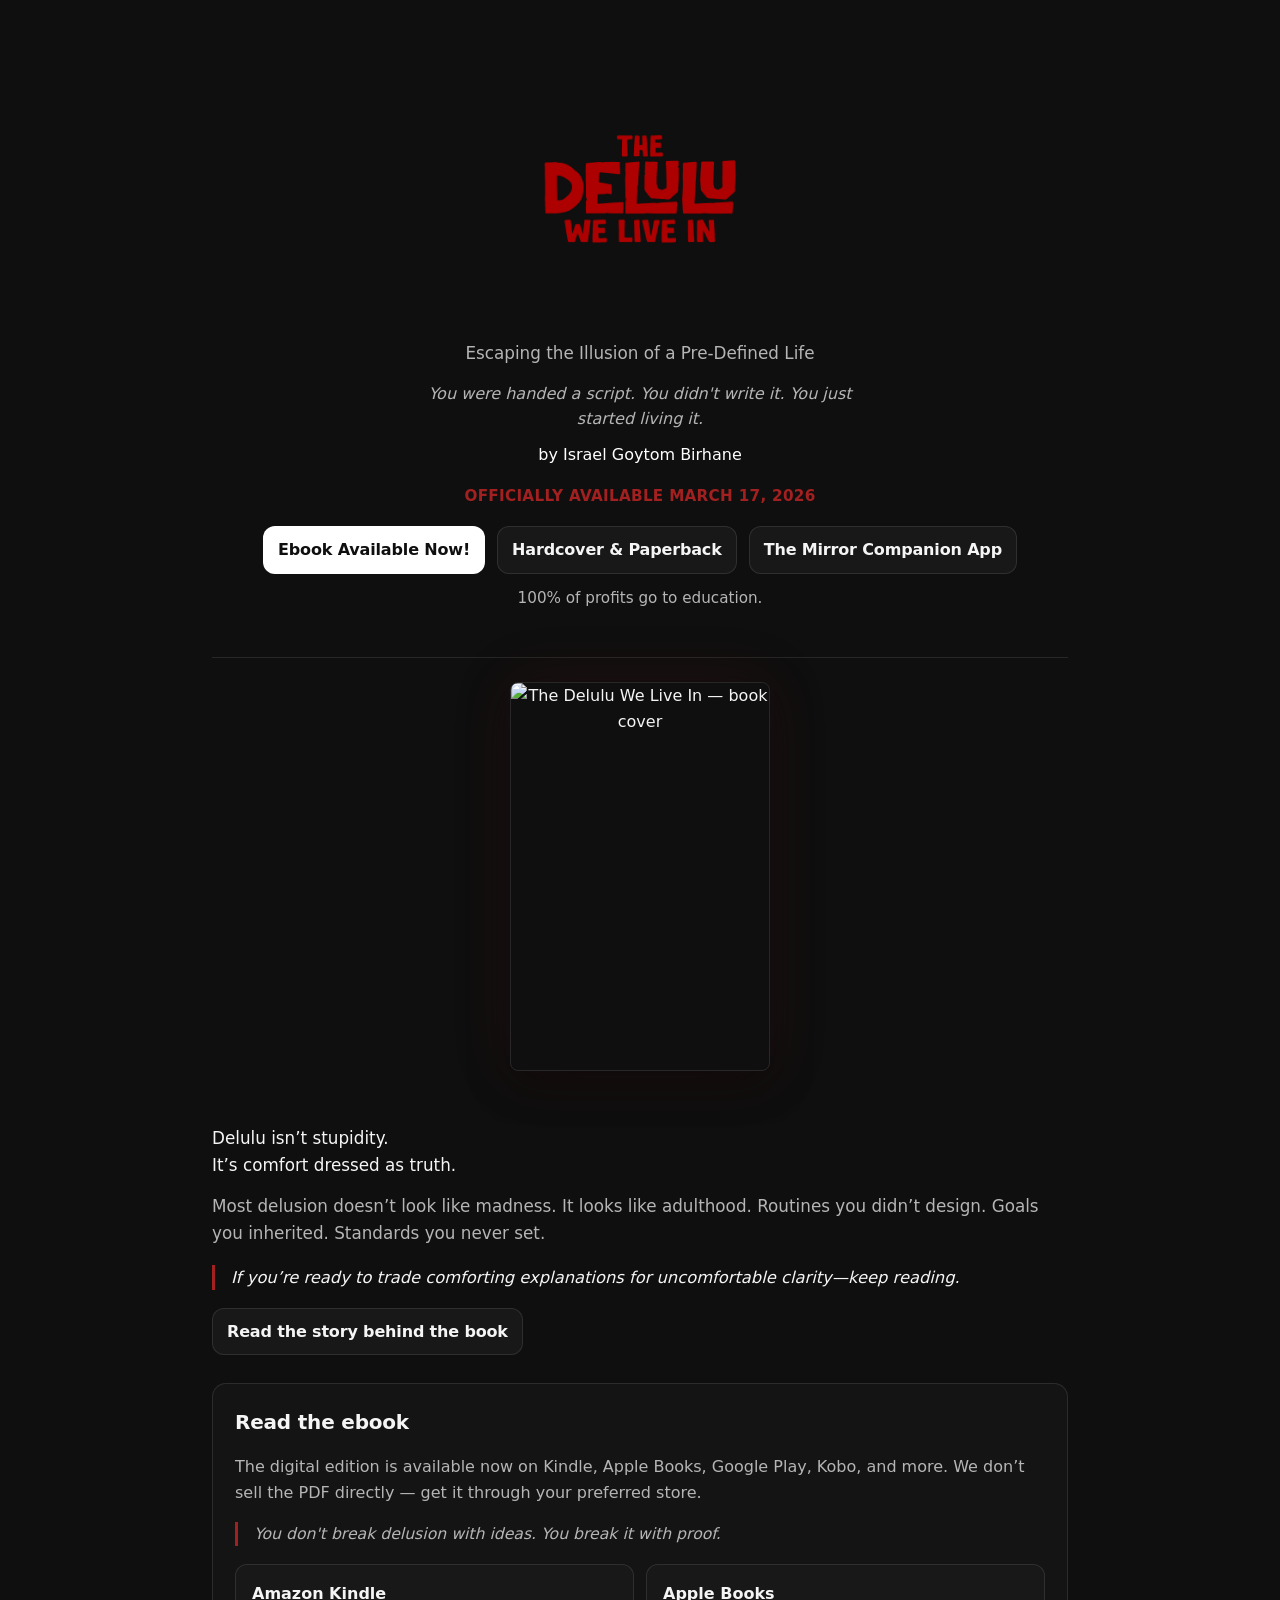
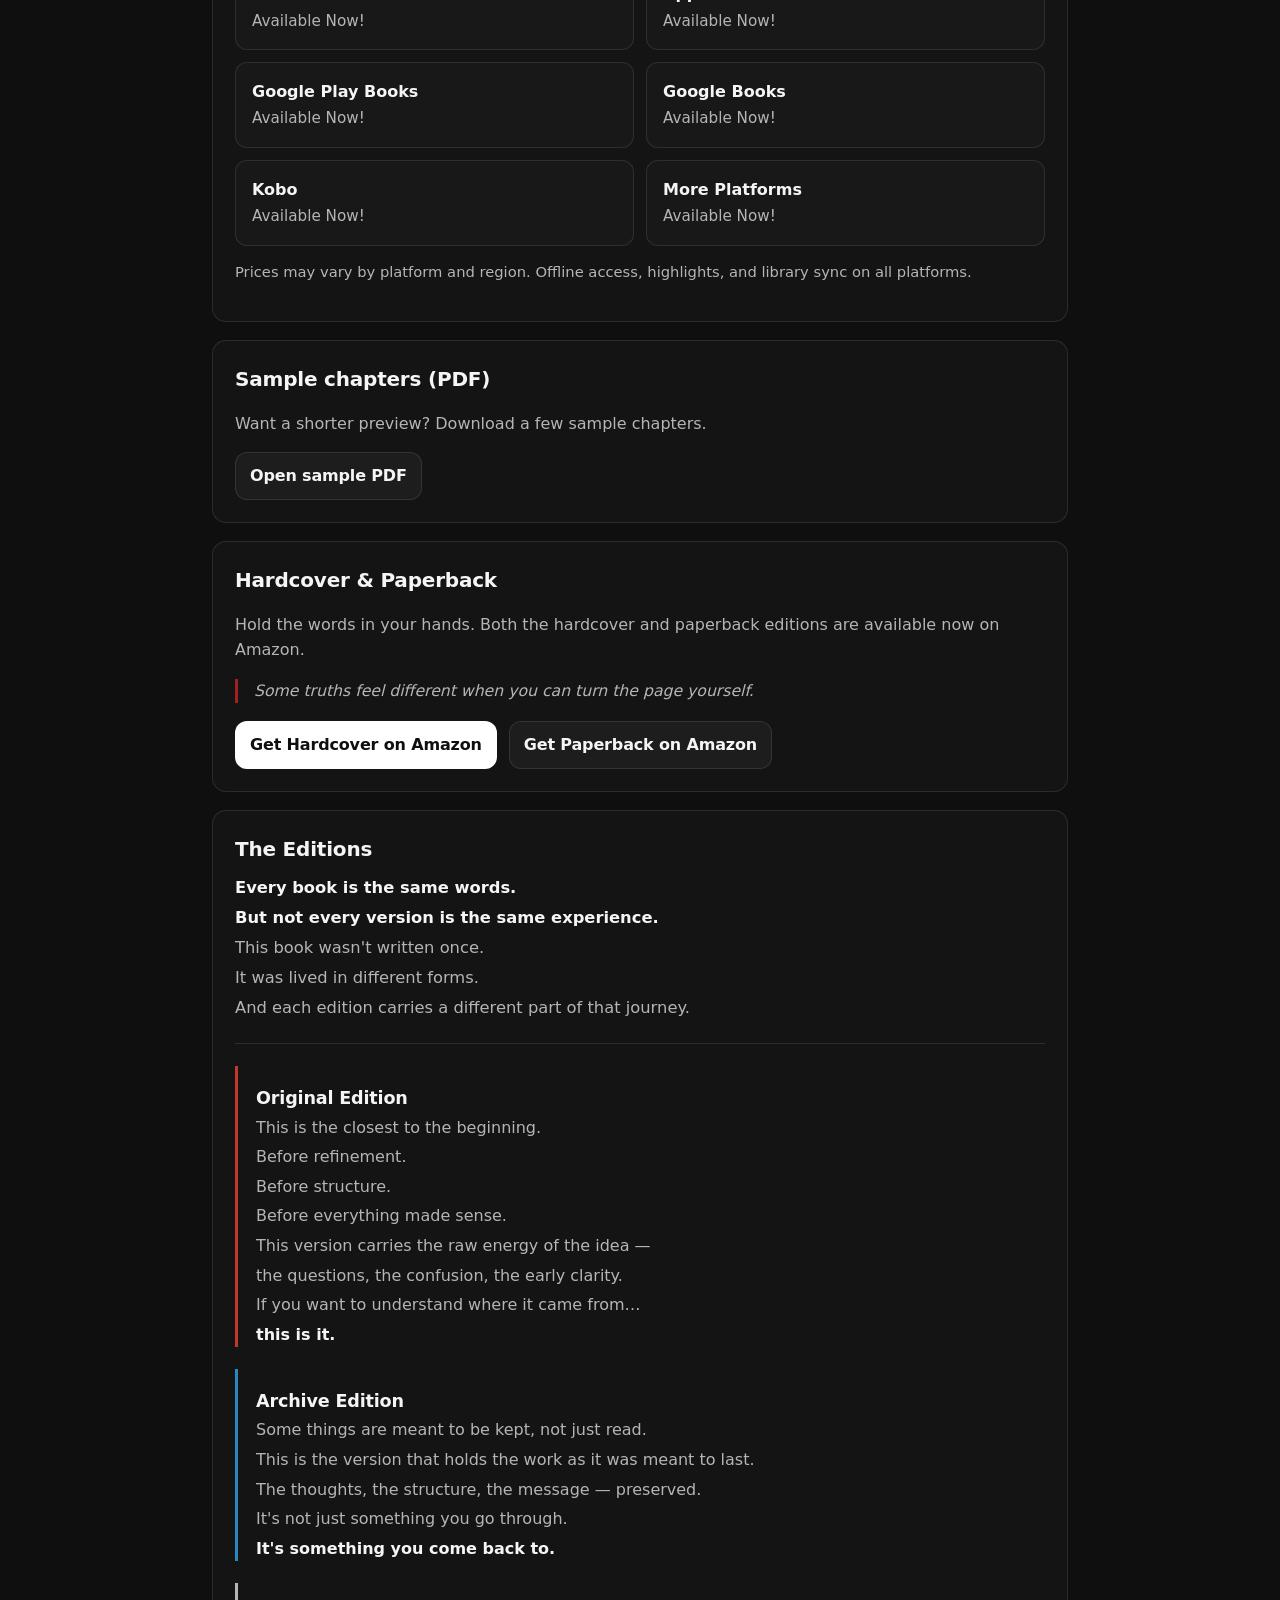
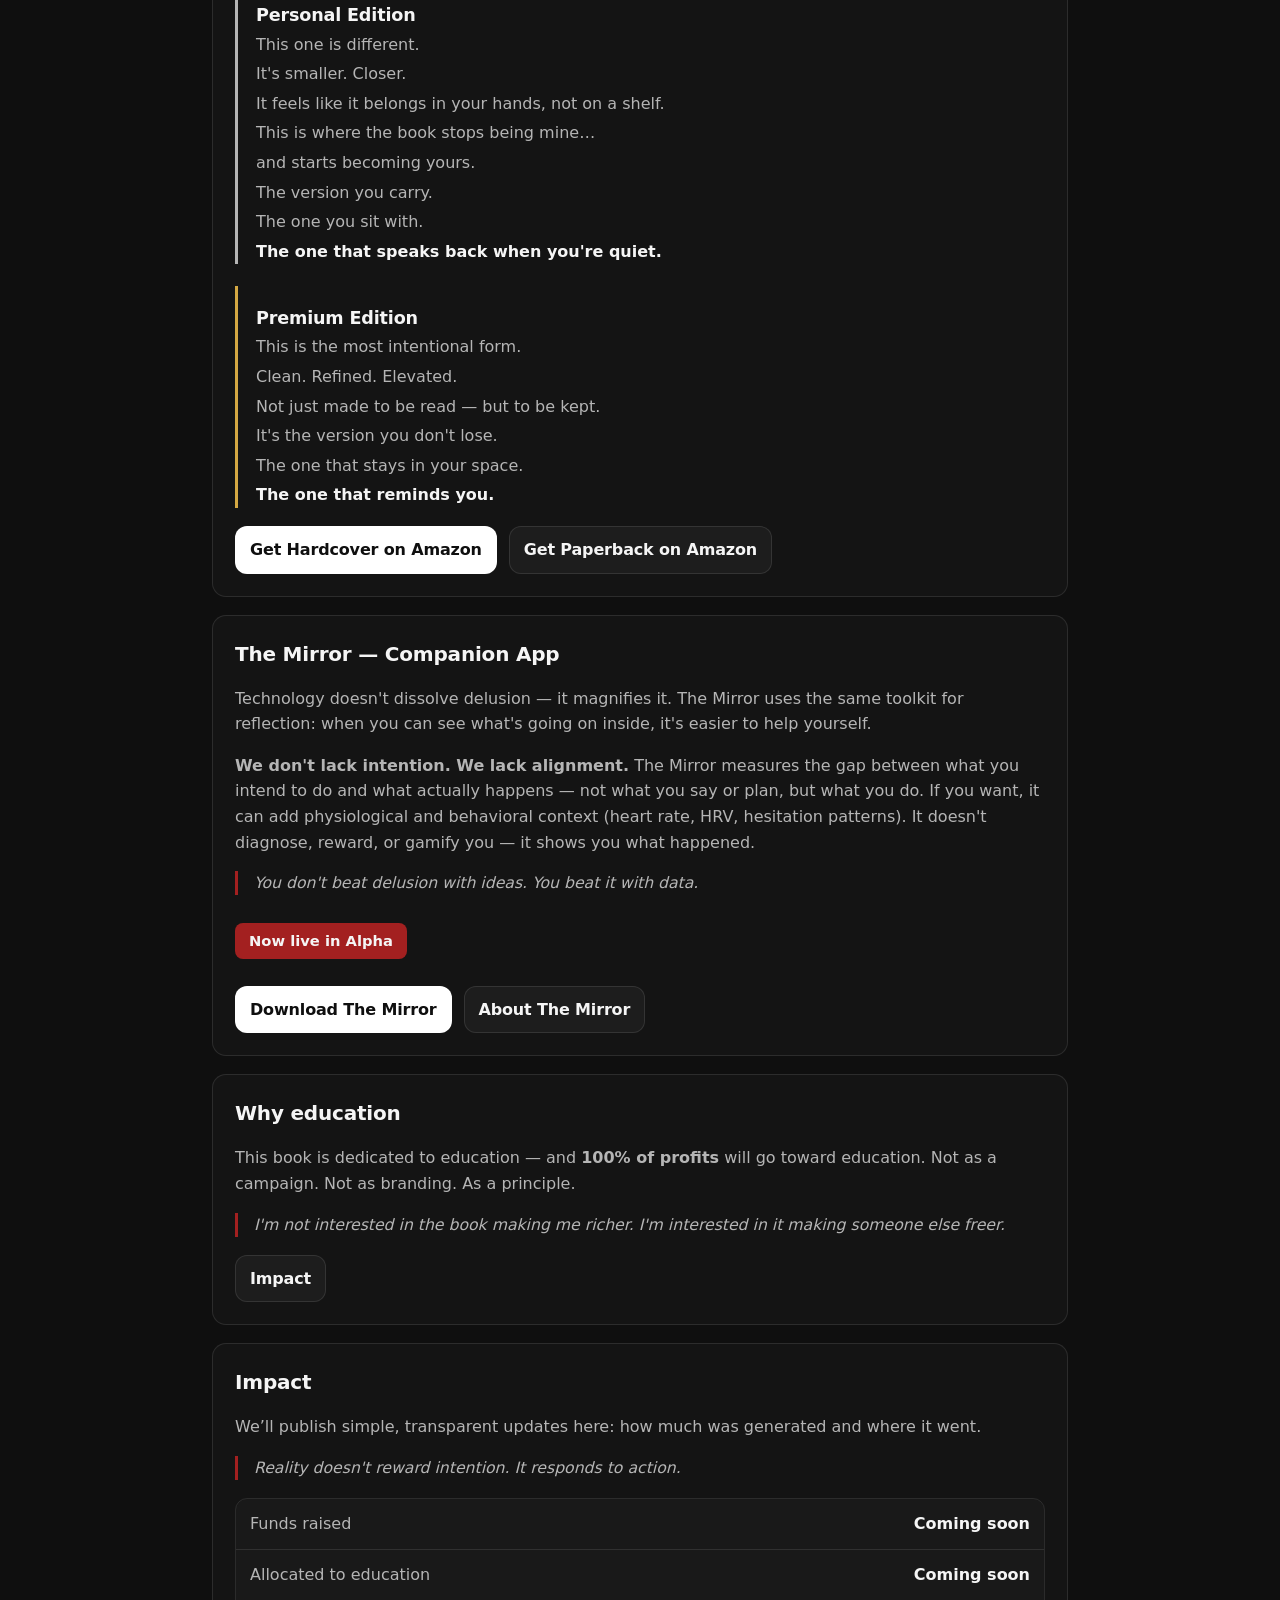
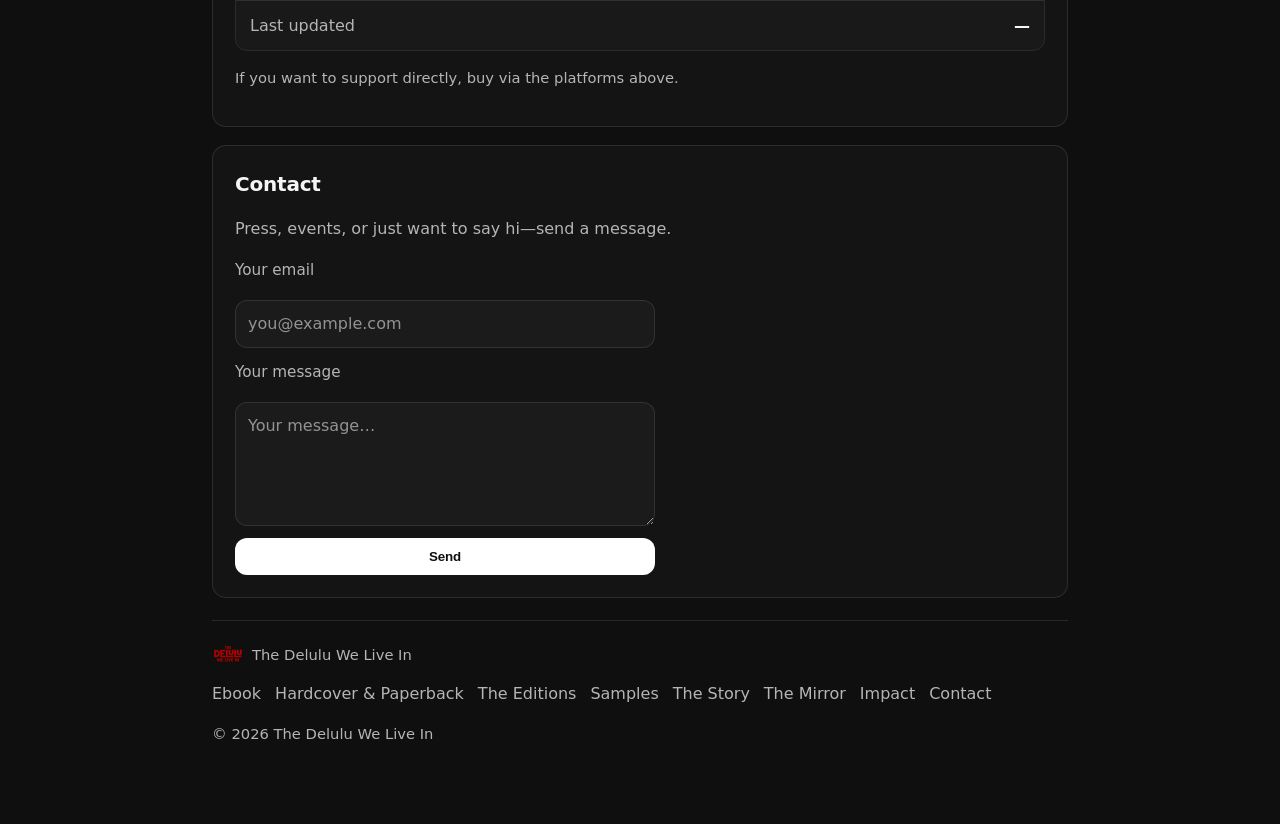
==== commit 4274f696: "Revise content in app.html and index.html to enhance messaging for "The Mirror" app, updating the de" ====
--- a/index.html
+++ b/index.html
@@ -212,24 +212,18 @@
     <section id="the-mirror" class="panel">
       <h2>The Mirror — Companion App</h2>
       <p class="muted">
-        We all tell ourselves stories — good or bad. The Mirror doesn't judge them. It measures what happens when you confront them.
-      </p>
-      <p class="muted">
-        You consistently confront yourself. The Mirror measures how your body reacts — and how it adapts over time. Not opinions. Not ideas. Data.
+        Technology doesn't dissolve delusion — it magnifies it. The Mirror uses the same toolkit for reflection: when you can see what's going on inside, it's easier to help yourself.
+      </p>
+      <p class="muted">
+        <strong>We don't lack intention. We lack alignment.</strong> The Mirror measures the gap between what you intend to do and what actually happens — not what you say or plan, but what you do. If you want, it can add physiological and behavioral context (heart rate, HRV, hesitation patterns). It doesn't diagnose, reward, or gamify you — it shows you what happened.
       </p>
       <blockquote class="pull-quote panel-quote">
         You don't beat delusion with ideas. You beat it with data.
       </blockquote>
-      <p class="launch-badge">Launching March 26, 2026</p>
-    </section>
-
-    <section id="launch" class="panel panel-highlight">
-      <h2>The Mirror - App Launch Event</h2>
-      <p class="muted">
-        The Mirror app launches on March 26, 2026. Join us for the launch event — tickets are available now.
-      </p>
-      <div class="actions">
-        <a class="btn btn-primary" href="https://hsi.eventbrite.com" target="_blank" rel="noopener noreferrer">Get Launch Event Tickets</a>
+      <p class="launch-badge">Now live in Alpha</p>
+      <div class="actions">
+        <a class="btn btn-primary" href="https://onelink.to/f4psqh" target="_blank" rel="noopener noreferrer">Download The Mirror</a>
+        <a class="btn btn-secondary" href="app.html">About The Mirror</a>
       </div>
     </section>
 
@@ -305,7 +299,6 @@
         <a href="#samples">Samples</a>
         <a href="story.html">The Story</a>
         <a href="#the-mirror">The Mirror</a>
-        <a href="#launch">App Launch Event</a>
         <a href="#impact">Impact</a>
         <a href="#contact">Contact</a>
       </div>
